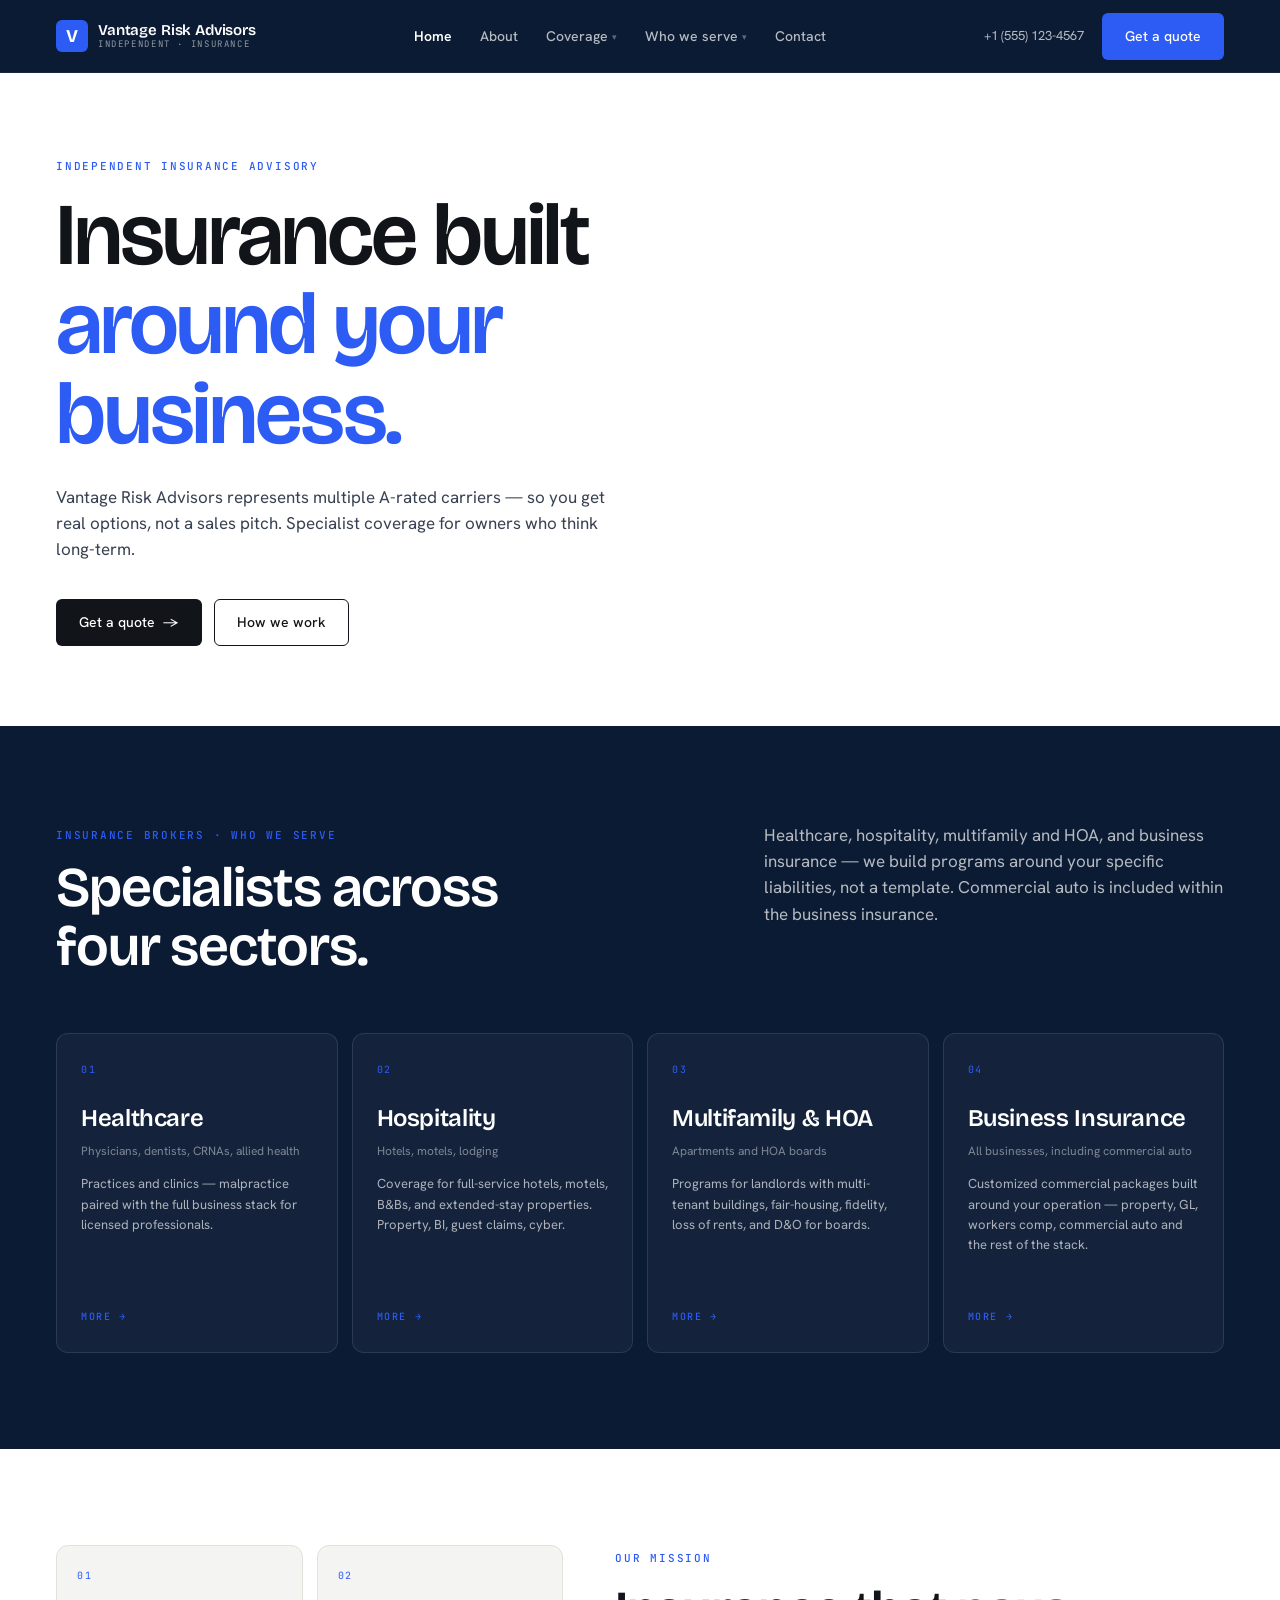
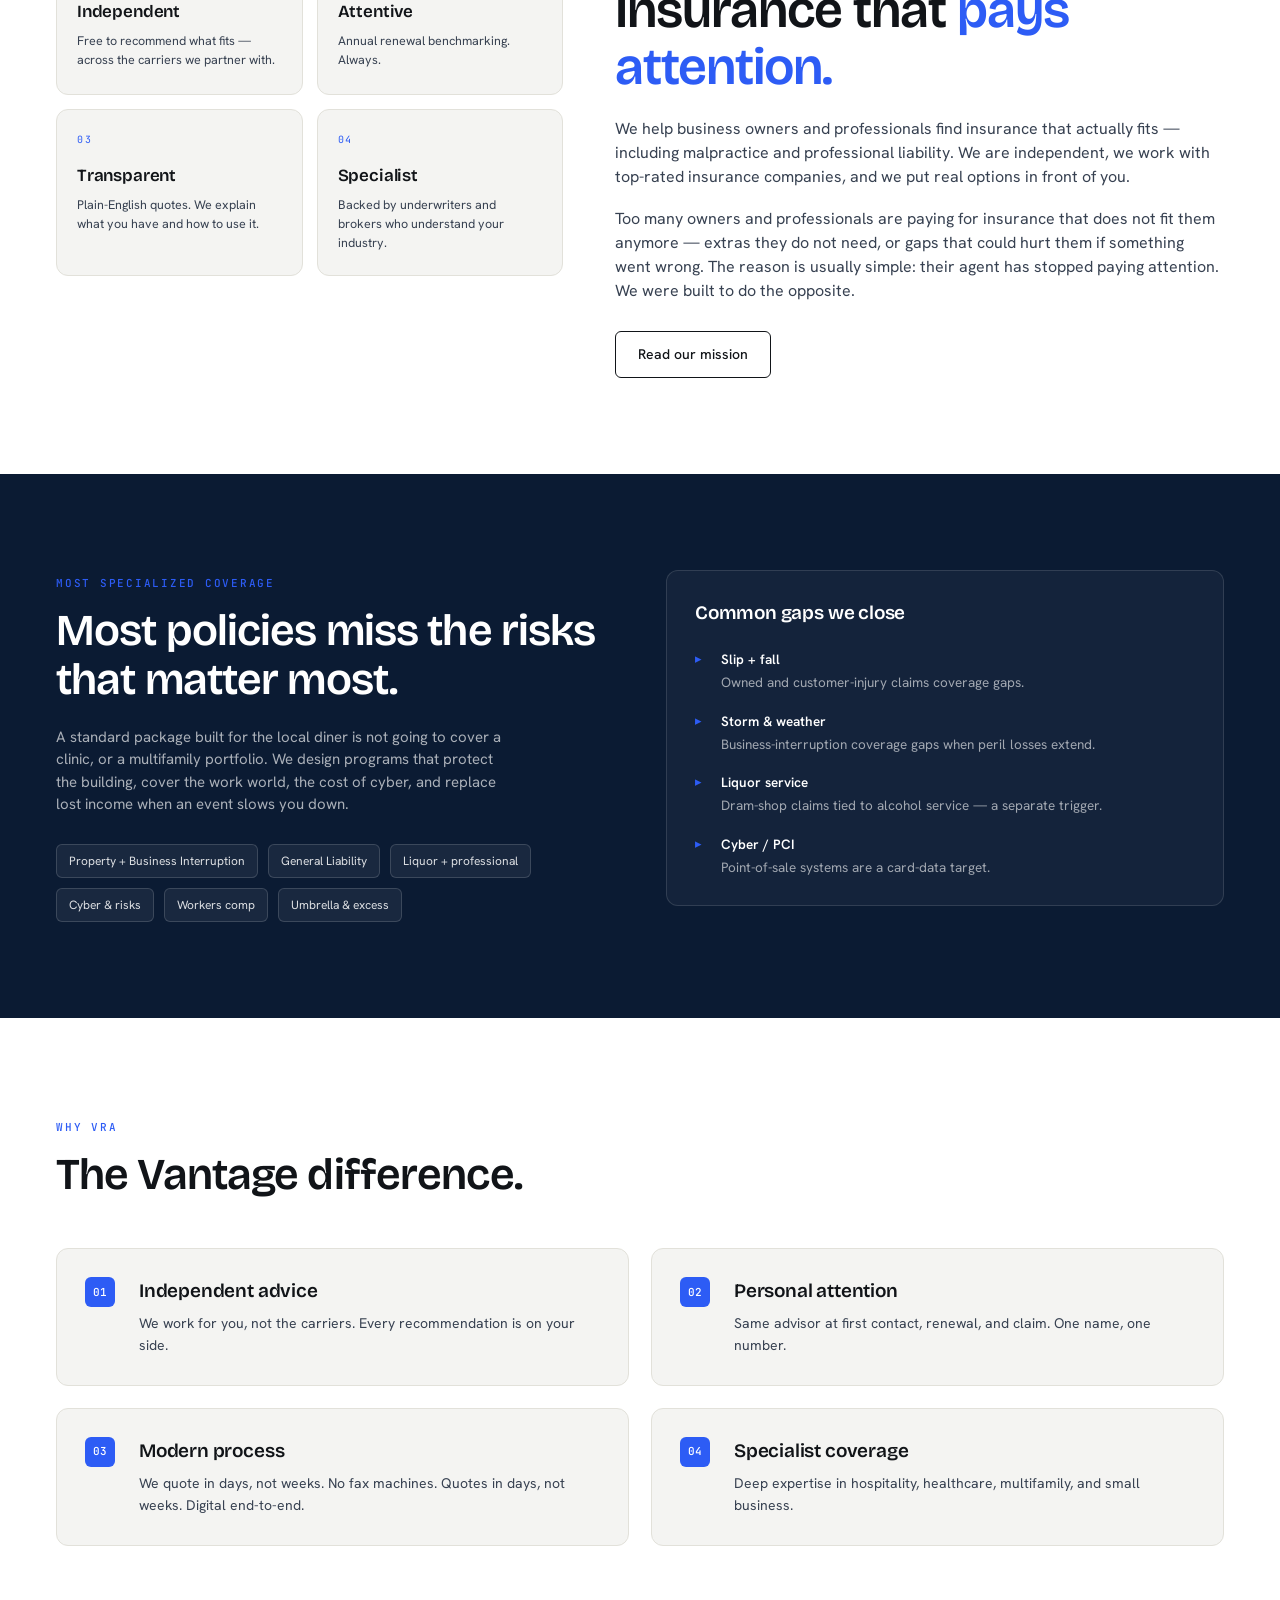
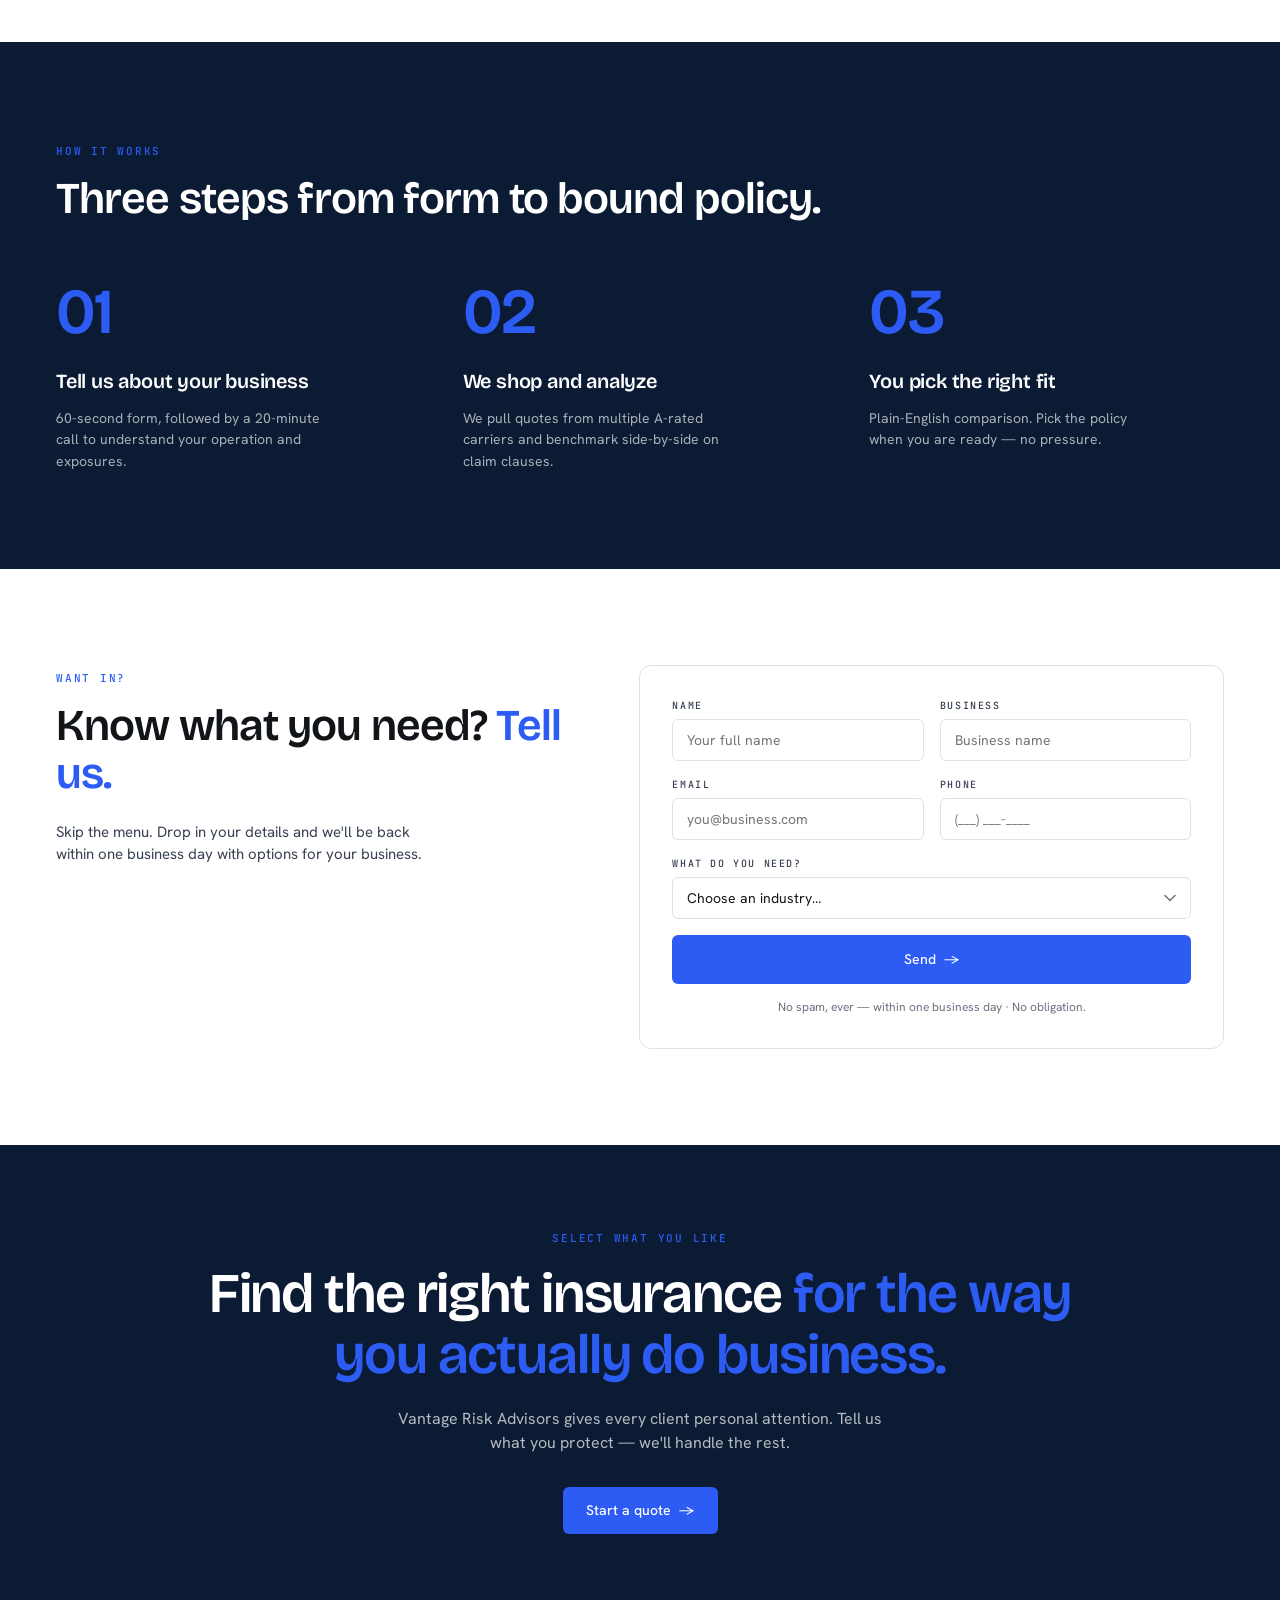
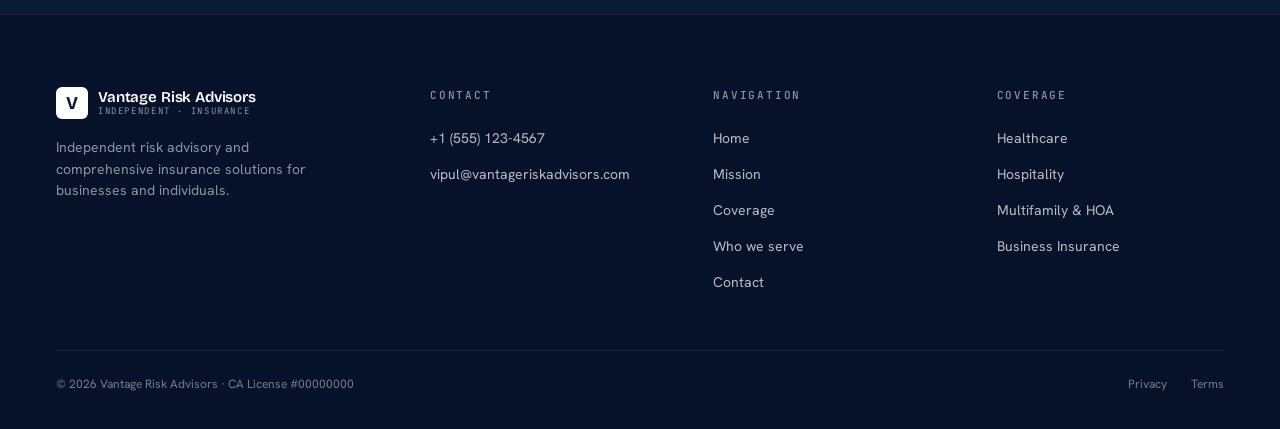
==== index.html @ 2e03cca3 "Compact Coverage dropdown — names only, uniform width - Stripped descriptor span from each dropdown " ====
<!DOCTYPE html>
<html lang="en">
<head>
  <meta charset="UTF-8">
  <meta name="viewport" content="width=device-width, initial-scale=1">
  <title>Vantage Risk Advisors — Insurance built around your business.</title>
  <meta name="description" content="Independent commercial insurance broker representing multiple A-rated carriers for healthcare, hospitality, multifamily, and business operations.">

  <link rel="icon" type="image/svg+xml" href="assets/favicon.svg">
  <link rel="preconnect" href="https://fonts.googleapis.com">
  <link rel="preconnect" href="https://fonts.gstatic.com" crossorigin>
  <link href="https://fonts.googleapis.com/css2?family=Bricolage+Grotesque:wght@400;500;600;700&family=Hanken+Grotesk:wght@400;500;600;700&family=JetBrains+Mono:wght@400;500&display=swap" rel="stylesheet">

  <link rel="stylesheet" href="css/tokens.css">
  <link rel="stylesheet" href="css/base.css">
  <link rel="stylesheet" href="css/nav.css">
  <link rel="stylesheet" href="css/footer.css">
  <link rel="stylesheet" href="css/pages/home.css">
</head>
<body>

  <!-- NAV -->
  <header class="nav">
    <div class="nav-inner">
      <a href="index.html" class="brand" aria-label="Vantage Risk Advisors home">
        <span class="brand-mark" aria-hidden="true">V</span>
        <span class="brand-text">
          <strong>Vantage Risk Advisors</strong>
          <em>Independent · Insurance</em>
        </span>
      </a>
      <nav>
        <ul class="nav-links">
          <li><a href="index.html">Home</a></li>
          <li><a href="about.html">About</a></li>
          <li class="nav-dropdown">
            <a href="#" class="nav-dropdown-trigger">Coverage <span class="caret">▾</span></a>
            <div class="nav-dropdown-menu" role="menu">
              <a href="healthcare.html" class="nav-dropdown-item" role="menuitem">Healthcare</a>
              <a href="hospitality.html" class="nav-dropdown-item" role="menuitem">Hospitality</a>
              <a href="multifamily.html" class="nav-dropdown-item" role="menuitem">Multifamily &amp; HOA</a>
              <a href="business.html" class="nav-dropdown-item" role="menuitem">Business Insurance</a>
            </div>
          </li>
          <li><a href="#sectors">Who we serve <span class="caret">▾</span></a></li>
          <li><a href="contact.html">Contact</a></li>
        </ul>
      </nav>
      <div class="nav-right">
        <a href="tel:+15551234567" class="nav-phone">+1 (555) 123-4567</a>
        <a href="contact.html" class="btn btn-accent">Get a quote</a>
      </div>
      <button class="nav-burger" type="button" aria-label="Menu" aria-expanded="false"><span></span></button>
    </div>
  </header>

  <main>

    <!-- 1. HERO -->
    <section class="bg-paper">
      <div class="section-container hero-home">
        <div class="hero-inner">
          <span class="eyebrow">Independent Insurance Advisory</span>
          <h1 class="display-72">Insurance built <span class="accent-phrase">around your business.</span></h1>
          <p class="body-17 hero-sub">Vantage Risk Advisors represents multiple A-rated carriers — so you get real options, not a sales pitch. Specialist coverage for owners who think long-term.</p>
          <div class="hero-buttons">
            <a href="contact.html" class="btn btn-dark">Get a quote <span aria-hidden="true">→</span></a>
            <a href="#how" class="btn btn-ghost">How we work</a>
          </div>
        </div>
      </div>
    </section>

    <!-- 2. SPECIALISTS ACROSS FOUR SECTORS (dark, 4-col) -->
    <section id="sectors" class="bg-section sectors-section">
      <div class="section-container">
        <div class="section-header-row">
          <div class="col-head">
            <span class="eyebrow">Insurance brokers · Who we serve</span>
            <h2 class="display-48">Specialists across four sectors.</h2>
          </div>
          <div class="col-desc">
            <p class="body-17">Healthcare, hospitality, multifamily and HOA, and business insurance — we build programs around your specific liabilities, not a template. Commercial auto is included within the business insurance.</p>
          </div>
        </div>

        <div class="sectors-grid">
          <a href="healthcare.html" class="sector-tile">
            <div class="sector-tile-num">01</div>
            <h3 class="sector-tile-title">Healthcare</h3>
            <div class="sector-tile-meta">Physicians, dentists, CRNAs, allied health</div>
            <p class="sector-tile-body">Practices and clinics — malpractice paired with the full business stack for licensed professionals.</p>
            <span class="sector-tile-link">More →</span>
          </a>

          <a href="hospitality.html" class="sector-tile">
            <div class="sector-tile-num">02</div>
            <h3 class="sector-tile-title">Hospitality</h3>
            <div class="sector-tile-meta">Hotels, motels, lodging</div>
            <p class="sector-tile-body">Coverage for full-service hotels, motels, B&amp;Bs, and extended-stay properties. Property, BI, guest claims, cyber.</p>
            <span class="sector-tile-link">More →</span>
          </a>

          <a href="multifamily.html" class="sector-tile">
            <div class="sector-tile-num">03</div>
            <h3 class="sector-tile-title">Multifamily &amp; HOA</h3>
            <div class="sector-tile-meta">Apartments and HOA boards</div>
            <p class="sector-tile-body">Programs for landlords with multi-tenant buildings, fair-housing, fidelity, loss of rents, and D&amp;O for boards.</p>
            <span class="sector-tile-link">More →</span>
          </a>

          <a href="business.html" class="sector-tile">
            <div class="sector-tile-num">04</div>
            <h3 class="sector-tile-title">Business Insurance</h3>
            <div class="sector-tile-meta">All businesses, including commercial auto</div>
            <p class="sector-tile-body">Customized commercial packages built around your operation — property, GL, workers comp, commercial auto and the rest of the stack.</p>
            <span class="sector-tile-link">More →</span>
          </a>
        </div>
      </div>
    </section>

    <!-- 3. OUR MISSION (light) -->
    <section class="bg-paper mission-section">
      <div class="section-container">
        <div class="mission-inner">

          <div class="mission-quadrant">
            <div class="mission-card">
              <div class="mc-num">01</div>
              <h3>Independent</h3>
              <p>Free to recommend what fits — across the carriers we partner with.</p>
            </div>
            <div class="mission-card">
              <div class="mc-num">02</div>
              <h3>Attentive</h3>
              <p>Annual renewal benchmarking. Always.</p>
            </div>
            <div class="mission-card">
              <div class="mc-num">03</div>
              <h3>Transparent</h3>
              <p>Plain-English quotes. We explain what you have and how to use it.</p>
            </div>
            <div class="mission-card">
              <div class="mc-num">04</div>
              <h3>Specialist</h3>
              <p>Backed by underwriters and brokers who understand your industry.</p>
            </div>
          </div>

          <div class="mission-body">
            <span class="eyebrow">Our mission</span>
            <h2 class="display-48">Insurance that <span class="accent-phrase">pays attention.</span></h2>
            <p>We help business owners and professionals find insurance that actually fits — including malpractice and professional liability. We are independent, we work with top-rated insurance companies, and we put real options in front of you.</p>
            <p>Too many owners and professionals are paying for insurance that does not fit them anymore — extras they do not need, or gaps that could hurt them if something went wrong. The reason is usually simple: their agent has stopped paying attention. We were built to do the opposite.</p>
            <a href="about.html" class="btn btn-ghost">Read our mission</a>
          </div>

        </div>
      </div>
    </section>

    <!-- 4. MOST SPECIALIZED COVERAGE (dark) -->
    <section class="bg-section gaps-section">
      <div class="section-container">
        <div class="gaps-inner">
          <div class="gaps-left">
            <span class="eyebrow">Most specialized coverage</span>
            <h2 class="display-48">Most policies miss the risks that matter most.</h2>
            <p>A standard package built for the local diner is not going to cover a clinic, or a multifamily portfolio. We design programs that protect the building, cover the work world, the cost of cyber, and replace lost income when an event slows you down.</p>
            <div class="gaps-pills">
              <span class="pill">Property + Business Interruption</span>
              <span class="pill">General Liability</span>
              <span class="pill">Liquor + professional</span>
              <span class="pill">Cyber &amp; risks</span>
              <span class="pill">Workers comp</span>
              <span class="pill">Umbrella &amp; excess</span>
            </div>
          </div>

          <div class="gaps-card">
            <h3>Common gaps we close</h3>
            <ul class="gaps-list">
              <li>
                <span class="gap-mark">▸</span>
                <span class="gap-content">
                  <strong>Slip + fall</strong>
                  <span>Owned and customer-injury claims coverage gaps.</span>
                </span>
              </li>
              <li>
                <span class="gap-mark">▸</span>
                <span class="gap-content">
                  <strong>Storm &amp; weather</strong>
                  <span>Business-interruption coverage gaps when peril losses extend.</span>
                </span>
              </li>
              <li>
                <span class="gap-mark">▸</span>
                <span class="gap-content">
                  <strong>Liquor service</strong>
                  <span>Dram-shop claims tied to alcohol service — a separate trigger.</span>
                </span>
              </li>
              <li>
                <span class="gap-mark">▸</span>
                <span class="gap-content">
                  <strong>Cyber / PCI</strong>
                  <span>Point-of-sale systems are a card-data target.</span>
                </span>
              </li>
            </ul>
          </div>
        </div>
      </div>
    </section>

    <!-- 5. THE VANTAGE DIFFERENCE (light) -->
    <section class="bg-paper difference-section">
      <div class="section-container">
        <span class="eyebrow">Why VRA</span>
        <h2 class="display-48">The Vantage difference.</h2>

        <div class="difference-grid">
          <div class="difference-card">
            <div class="dc-num">01</div>
            <div>
              <h3>Independent advice</h3>
              <p>We work for you, not the carriers. Every recommendation is on your side.</p>
            </div>
          </div>
          <div class="difference-card">
            <div class="dc-num">02</div>
            <div>
              <h3>Personal attention</h3>
              <p>Same advisor at first contact, renewal, and claim. One name, one number.</p>
            </div>
          </div>
          <div class="difference-card">
            <div class="dc-num">03</div>
            <div>
              <h3>Modern process</h3>
              <p>We quote in days, not weeks. No fax machines. Quotes in days, not weeks. Digital end-to-end.</p>
            </div>
          </div>
          <div class="difference-card">
            <div class="dc-num">04</div>
            <div>
              <h3>Specialist coverage</h3>
              <p>Deep expertise in hospitality, healthcare, multifamily, and small business.</p>
            </div>
          </div>
        </div>
      </div>
    </section>

    <!-- 6. THREE STEPS (dark) -->
    <section id="how" class="bg-section process-section">
      <div class="section-container">
        <span class="eyebrow">How it works</span>
        <h2 class="display-48">Three steps from form to bound policy.</h2>

        <div class="process-grid">
          <div class="process-step">
            <div class="ps-num">01</div>
            <h3>Tell us about your business</h3>
            <p>60-second form, followed by a 20-minute call to understand your operation and exposures.</p>
          </div>
          <div class="process-step">
            <div class="ps-num">02</div>
            <h3>We shop and analyze</h3>
            <p>We pull quotes from multiple A-rated carriers and benchmark side-by-side on claim clauses.</p>
          </div>
          <div class="process-step">
            <div class="ps-num">03</div>
            <h3>You pick the right fit</h3>
            <p>Plain-English comparison. Pick the policy when you are ready — no pressure.</p>
          </div>
        </div>
      </div>
    </section>

    <!-- 7. INLINE FORM (light) -->
    <section class="bg-paper intake-section">
      <div class="section-container">
        <div class="intake-inner">
          <div class="intake-left">
            <span class="eyebrow">Want in?</span>
            <h2 class="display-48">Know what you need? <span class="accent-phrase">Tell us.</span></h2>
            <p>Skip the menu. Drop in your details and we'll be back within one business day with options for your business.</p>
          </div>

          <div class="intake-card">
            <form id="intake-form" novalidate>
              <div class="intake-row">
                <div class="intake-field">
                  <label for="intake-name">Name</label>
                  <input id="intake-name" name="name" type="text" placeholder="Your full name" required>
                </div>
                <div class="intake-field">
                  <label for="intake-business">Business</label>
                  <input id="intake-business" name="business" type="text" placeholder="Business name">
                </div>
              </div>
              <div class="intake-row">
                <div class="intake-field">
                  <label for="intake-email">Email</label>
                  <input id="intake-email" name="email" type="email" placeholder="you@business.com" required>
                </div>
                <div class="intake-field">
                  <label for="intake-phone">Phone</label>
                  <input id="intake-phone" name="phone" type="tel" placeholder="(___) ___-____">
                </div>
              </div>
              <div class="intake-field">
                <label for="intake-need">What do you need?</label>
                <select id="intake-need" name="need" required>
                  <option value="">Choose an industry…</option>
                  <option value="healthcare">Healthcare</option>
                  <option value="hospitality">Hospitality</option>
                  <option value="multifamily">Multifamily &amp; HOA</option>
                  <option value="business">Business Insurance</option>
                  <option value="other">Something else</option>
                </select>
              </div>
              <div class="intake-submit">
                <button type="submit" class="btn btn-accent">Send <span aria-hidden="true">→</span></button>
              </div>
              <p class="intake-foot">No spam, ever — within one business day · No obligation.</p>
            </form>
          </div>
        </div>
      </div>
    </section>

    <!-- 8. FINAL CTA BANNER (dark) -->
    <section class="bg-section">
      <div class="section-container final-cta">
        <span class="eyebrow">Select what you like</span>
        <h2 class="display-48">Find the right insurance <span class="accent-phrase">for the way you actually do business.</span></h2>
        <p>Vantage Risk Advisors gives every client personal attention. Tell us what you protect — we'll handle the rest.</p>
        <a href="contact.html" class="btn btn-accent">Start a quote <span aria-hidden="true">→</span></a>
      </div>
    </section>

  </main>

  <!-- FOOTER -->
  <footer class="footer">
    <div class="footer-inner">
      <div class="footer-grid">
        <div class="footer-brand">
          <a href="index.html" class="brand brand-light" aria-label="Vantage Risk Advisors home">
            <span class="brand-mark" aria-hidden="true">V</span>
            <span class="brand-text">
              <strong>Vantage Risk Advisors</strong>
              <em>Independent · Insurance</em>
            </span>
          </a>
          <p>Independent risk advisory and comprehensive insurance solutions for businesses and individuals.</p>
        </div>
        <div class="footer-col">
          <h4>Contact</h4>
          <ul>
            <li><a href="tel:+15551234567">+1 (555) 123-4567</a></li>
            <li><a href="mailto:vipul@vantageriskadvisors.com">vipul@vantageriskadvisors.com</a></li>
          </ul>
        </div>
        <div class="footer-col">
          <h4>Navigation</h4>
          <ul>
            <li><a href="index.html">Home</a></li>
            <li><a href="about.html">Mission</a></li>
            <li><a href="healthcare.html">Coverage</a></li>
            <li><a href="#sectors">Who we serve</a></li>
            <li><a href="contact.html">Contact</a></li>
          </ul>
        </div>
        <div class="footer-col">
          <h4>Coverage</h4>
          <ul>
            <li><a href="healthcare.html">Healthcare</a></li>
            <li><a href="hospitality.html">Hospitality</a></li>
            <li><a href="multifamily.html">Multifamily &amp; HOA</a></li>
            <li><a href="business.html">Business Insurance</a></li>
          </ul>
        </div>
      </div>
      <div class="footer-bottom">
        <p>© 2026 Vantage Risk Advisors · CA License #00000000</p>
        <div class="footer-legal">
          <a href="#">Privacy</a>
          <a href="#">Terms</a>
        </div>
      </div>
    </div>
  </footer>

  <script src="js/nav.js"></script>
</body>
</html>
---- css/tokens.css ----
/* VRA Design System — Tokens
   Single source of truth for colors, spacing, radius, and layout values.
   Type scale is defined in base.css. */

:root {
  /* Colors */
  --ink:         #111418;
  --inkSoft:     #374151;
  --inkSection:  #0B1B33;
  --inkDeep:     #06122A;
  --paper:       #FFFFFF;
  --paperAlt:    #F4F4F2;
  --paperDeep:   #E9E9E5;
  --accent:      #2D5CF5;
  --accentSoft:  #DDE5FE;
  --muted:       #6B7280;
  --line:        #E2E1DA;
  --onAccent:    #FFFFFF;

  /* Radius */
  --radius-s:    6px;
  --radius-m:    12px;
  --radius-l:    20px;

  /* Gaps */
  --gap-s:       14px;
  --gap-m:       22px;
  --gap-l:       52px;

  /* Section padding & page width */
  --section-v:   96px;
  --section-h:   56px;
  --page-max:    1440px;

  /* Nav height (used to offset sticky elements / hero spacing) */
  --nav-h:       64px;
}
---- css/base.css ----
/* VRA Base Styles — reset, typography, shared components */

*, *::before, *::after { box-sizing: border-box; margin: 0; padding: 0; }
html { scroll-behavior: smooth; -webkit-text-size-adjust: 100%; }
body {
  background: var(--paper);
  color: var(--ink);
  font-family: 'Hanken Grotesk', system-ui, sans-serif;
  font-size: 16px;
  line-height: 1.5;
  -webkit-font-smoothing: antialiased;
  -moz-osx-font-smoothing: grayscale;
}
img, svg { max-width: 100%; height: auto; display: block; }
a { color: inherit; text-decoration: none; }
button { font: inherit; cursor: pointer; }

/* ───── TYPE SCALE ───── */
.display-72 {
  font-family: 'Bricolage Grotesque', sans-serif;
  font-weight: 600; font-size: 72px;
  line-height: 1.05; letter-spacing: -0.025em; color: var(--ink);
}
.display-48 {
  font-family: 'Bricolage Grotesque', sans-serif;
  font-weight: 600; font-size: 48px;
  line-height: 1.08; letter-spacing: -0.02em; color: var(--ink);
}
.display-28 {
  font-family: 'Bricolage Grotesque', sans-serif;
  font-weight: 600; font-size: 28px;
  line-height: 1.12; letter-spacing: -0.015em; color: var(--ink);
}
.display-22 {
  font-family: 'Bricolage Grotesque', sans-serif;
  font-weight: 600; font-size: 22px;
  line-height: 1.20; letter-spacing: -0.01em; color: var(--ink);
}
.body-17 {
  font-family: 'Hanken Grotesk', sans-serif;
  font-size: 17px; line-height: 1.55; color: var(--ink);
}
.body-14 {
  font-family: 'Hanken Grotesk', sans-serif;
  font-size: 14px; line-height: 1.50; color: var(--inkSoft);
}
.eyebrow {
  font-family: 'JetBrains Mono', monospace;
  font-size: 11px; font-weight: 500;
  color: var(--accent);
  text-transform: uppercase; letter-spacing: 0.16em;
  display: inline-block;
  margin-bottom: 16px;
}

/* ───── SECTION CONTAINER ───── */
.section-container {
  max-width: var(--page-max);
  margin: 0 auto;
  padding: var(--section-v) var(--section-h);
}

.bg-paper     { background: var(--paper); }
.bg-paper-alt { background: var(--paperAlt); color: var(--ink); }
.bg-section   { background: var(--inkSection); color: rgba(255,255,255,0.85); }
.bg-deep      { background: var(--inkDeep); }

/* Invert text colors on dark sections */
.bg-section .display-72,
.bg-section .display-48,
.bg-section .display-28,
.bg-section .display-22 { color: white; }
.bg-section .body-17 { color: rgba(255,255,255,0.70); }
.bg-section .body-14 { color: rgba(255,255,255,0.65); }
.bg-section .eyebrow { color: var(--accent); }

/* Section header pattern */
.section-header { margin-bottom: 48px; max-width: 760px; }
.section-header h2 { margin-bottom: 18px; }
.section-header p  { max-width: 600px; }

.section-header-row {
  display: flex;
  align-items: flex-end;
  justify-content: space-between;
  gap: var(--gap-l);
  margin-bottom: 48px;
  flex-wrap: wrap;
}
.section-header-row .col-head { max-width: 520px; }
.section-header-row .col-head h2 { margin-bottom: 0; }
.section-header-row .col-desc { max-width: 460px; }

/* ───── BUTTONS ───── */
.btn {
  display: inline-flex; align-items: center; gap: 8px;
  padding: 12px 22px; border-radius: var(--radius-s);
  font-family: 'Hanken Grotesk', sans-serif;
  font-size: 14px; font-weight: 500;
  text-decoration: none; cursor: pointer;
  border: 1px solid transparent;
  transition: opacity 0.15s ease, transform 0.15s ease, background 0.15s ease, color 0.15s ease;
  white-space: nowrap;
}
.btn:hover  { opacity: 0.88; transform: translateY(-1px); }
.btn:active { transform: translateY(0); }
.btn-primary { background: var(--ink); color: var(--paper); }
.btn-dark    { background: var(--ink); color: var(--paper); }
.btn-accent  { background: var(--accent); color: var(--onAccent); }
.btn-ghost   { background: transparent; color: var(--ink); border-color: var(--ink); }
.btn-ghost-white {
  background: transparent;
  color: white;
  border-color: rgba(255,255,255,0.4);
}
.btn-ghost-white:hover { border-color: rgba(255,255,255,0.7); opacity: 1; }
.btn-block { display: flex; width: 100%; justify-content: center; }

/* ───── PILLS ───── */
.pill {
  display: inline-flex; align-items: center; gap: 8px;
  padding: 8px 14px; border-radius: var(--radius-s);
  background: var(--paperAlt); border: 1px solid var(--line);
  font-family: 'Hanken Grotesk', sans-serif;
  font-size: 13px; color: var(--ink);
  white-space: nowrap;
}
.pill-dark {
  background: rgba(255,255,255,0.06);
  border: 1px solid rgba(255,255,255,0.18);
  color: rgba(255,255,255,0.88);
}
.pill-check-icon {
  color: var(--accent);
  font-weight: 700;
  font-size: 14px;
  line-height: 1;
}
.pill-row {
  display: flex;
  flex-wrap: wrap;
  gap: 10px;
}

/* ───── COVERAGE TILE (signature component) ───── */
.tile-grid {
  display: grid;
  grid-template-columns: repeat(4, 1fr);
  gap: var(--gap-s);
}
.tile {
  background: rgba(255,255,255,0.04);
  border: 1px solid rgba(255,255,255,0.12);
  border-radius: var(--radius-m);
  padding: 22px;
  min-height: 168px;
  display: flex; flex-direction: column;
}
.tile .tile-num {
  font-family: 'JetBrains Mono', monospace;
  font-size: 10px;
  color: var(--accent);
  letter-spacing: 0.16em;
  margin-bottom: 14px;
}
.tile h4 {
  font-family: 'Bricolage Grotesque', sans-serif;
  font-weight: 600; font-size: 18px;
  color: white;
  margin: 0 0 8px;
  letter-spacing: -0.015em;
}
.tile p {
  font-family: 'Hanken Grotesk', sans-serif;
  font-size: 13px; line-height: 1.5;
  color: rgba(255,255,255,0.65);
  margin: 0; flex: 1;
}

/* ───── LIGHT CARD ───── */
.card {
  background: #ffffff;
  border: 1px solid var(--line);
  border-radius: var(--radius-m);
  padding: 32px;
  transition: transform 0.2s ease, box-shadow 0.2s ease;
}
.card-hover:hover {
  transform: translateY(-3px);
  box-shadow: 0 8px 32px rgba(0,0,0,0.08);
}

/* ───── ACCENT LINK ───── */
.link-accent {
  color: var(--accent);
  font-family: 'Hanken Grotesk', sans-serif;
  font-size: 14px;
  font-weight: 500;
  display: inline-flex;
  align-items: center;
  gap: 6px;
  transition: opacity 0.15s ease, transform 0.15s ease;
}
.link-accent:hover { opacity: 0.78; }
.link-accent .arrow { transition: transform 0.15s ease; }
.link-accent:hover .arrow { transform: translateX(3px); }

/* ───── BIG STAT NUMBER ───── */
.big-num {
  font-family: 'Bricolage Grotesque', sans-serif;
  font-weight: 600;
  color: var(--accent);
  letter-spacing: -0.025em;
  line-height: 1;
}

/* ───── RESPONSIVE ───── */
@media (max-width: 1200px) {
  :root {
    --section-h: 40px;
  }
  .display-72 { font-size: 56px; }
  .display-48 { font-size: 38px; }
  .tile-grid { grid-template-columns: repeat(2, 1fr); gap: var(--gap-m); }
}

@media (max-width: 900px) {
  :root { --section-v: 80px; }
  .display-72 { font-size: 44px; }
  .display-48 { font-size: 32px; }
  .display-28 { font-size: 24px; }
  .section-header-row { flex-direction: column; align-items: flex-start; }
}

@media (max-width: 640px) {
  :root { --section-v: 64px; --section-h: 24px; }
  .display-72 { font-size: 36px; }
  .display-48 { font-size: 28px; }
  .display-28 { font-size: 22px; }
  .display-22 { font-size: 20px; }
  .body-17    { font-size: 16px; }
  .tile-grid  { grid-template-columns: 1fr; }
  .card       { padding: 24px; }
  .btn        { padding: 11px 18px; }
}
---- css/nav.css ----
/* Navigation + brand + breadcrumb bar */

/* ── Brand block (used in nav + footer) ── */
.brand {
  display: inline-flex;
  align-items: center;
  gap: 10px;
  text-decoration: none;
}
.brand-mark {
  width: 32px;
  height: 32px;
  border-radius: var(--radius-s);
  background: var(--inkSection);
  color: #ffffff;
  display: inline-flex;
  align-items: center;
  justify-content: center;
  font-family: 'Bricolage Grotesque', sans-serif;
  font-weight: 700;
  font-size: 18px;
  letter-spacing: -0.02em;
  flex-shrink: 0;
}
.brand-text {
  display: flex;
  flex-direction: column;
  line-height: 1.1;
  gap: 2px;
}
.brand-text strong {
  font-family: 'Bricolage Grotesque', sans-serif;
  font-weight: 600;
  font-size: 15px;
  color: var(--ink);
  letter-spacing: -0.01em;
}
.brand-text em {
  font-family: 'JetBrains Mono', monospace;
  font-style: normal;
  font-size: 9px;
  letter-spacing: 0.18em;
  text-transform: uppercase;
  color: var(--muted);
}
.brand-light .brand-mark { background: #ffffff; color: var(--inkSection); }
.brand-light .brand-text strong { color: #ffffff; }
.brand-light .brand-text em { color: rgba(255,255,255,0.55); }

/* ── Main nav (dark navy) ── */
.nav {
  position: sticky;
  top: 0;
  z-index: 100;
  background: var(--inkSection);
  border-bottom: 1px solid rgba(255,255,255,0.06);
  transition: box-shadow 0.2s ease;
}
.nav.nav-scrolled {
  box-shadow: 0 2px 16px rgba(0, 0, 0, 0.30);
}
.nav-inner {
  max-width: var(--page-max);
  margin: 0 auto;
  padding: 0 var(--section-h);
  min-height: 72px;
  display: flex;
  align-items: center;
  justify-content: space-between;
  gap: 24px;
}

/* Brand inside the dark nav: accent V-square + white wordmark */
.nav .brand-mark { background: var(--accent); color: #ffffff; }
.nav .brand-text strong { color: #ffffff; }
.nav .brand-text em     { color: rgba(255,255,255,0.55); }

.nav-links {
  display: flex;
  align-items: center;
  gap: 28px;
  list-style: none;
}
.nav-links a {
  font-family: 'Hanken Grotesk', sans-serif;
  font-size: 14px;
  font-weight: 500;
  color: rgba(255,255,255,0.70);
  transition: color 0.15s ease;
  display: inline-flex;
  align-items: center;
  gap: 4px;
}
.nav-links a:hover { color: #ffffff; }
.nav-links a.is-active { color: #ffffff; font-weight: 600; }
.nav-links a .caret {
  display: inline-block;
  font-size: 9px;
  opacity: 0.5;
  transform: translateY(1px);
  transition: transform 0.15s ease;
}

/* ── Hover dropdown ── */
.nav-dropdown { position: relative; }
.nav-dropdown-trigger { cursor: pointer; }
.nav-dropdown.is-open .nav-dropdown-trigger { color: #ffffff; }
.nav-dropdown.is-open .caret { transform: translateY(1px) rotate(180deg); }

.nav-dropdown-menu {
  position: absolute;
  top: calc(100% + 14px);
  left: 0;
  transform: translateY(-8px);
  width: max-content;
  background: var(--inkSection);
  border: 1px solid rgba(255,255,255,0.10);
  border-radius: var(--radius-m);
  padding: 6px;
  opacity: 0;
  visibility: hidden;
  transition: opacity 0.15s ease, visibility 0.15s ease, transform 0.15s ease;
  z-index: 200;
  box-shadow: 0 16px 48px rgba(0,0,0,0.40);
}
/* Invisible hover bridge so cursor can travel from trigger to menu */
.nav-dropdown-menu::before {
  content: '';
  position: absolute;
  top: -14px;
  left: 0;
  right: 0;
  height: 14px;
}
.nav-dropdown.is-open .nav-dropdown-menu {
  opacity: 1;
  visibility: visible;
  transform: translateY(0);
}
.nav-dropdown-item {
  display: block;
  padding: 9px 14px;
  border-radius: var(--radius-s);
  text-decoration: none;
  transition: background 0.15s ease, color 0.15s ease;
  text-align: left;
  font-family: 'Hanken Grotesk', sans-serif;
  font-weight: 500;
  font-size: 14px;
  color: rgba(255,255,255,0.85);
  white-space: nowrap;
}
.nav-dropdown-item:hover {
  background: rgba(255,255,255,0.06);
  color: #ffffff;
}

.nav-right {
  display: flex;
  align-items: center;
  gap: 18px;
}
.nav-phone {
  font-family: 'Hanken Grotesk', sans-serif;
  font-size: 13px;
  color: rgba(255,255,255,0.70);
  white-space: nowrap;
  line-height: 1.2;
  transition: color 0.15s ease;
}
.nav-phone:hover { color: #ffffff; }

/* Mobile burger */
.nav-burger {
  display: none;
  background: transparent;
  border: 0;
  width: 36px;
  height: 36px;
  padding: 0;
  align-items: center;
  justify-content: center;
  border-radius: var(--radius-s);
}
.nav-burger span {
  display: block;
  width: 20px;
  height: 1.5px;
  background: #ffffff;
  position: relative;
}
.nav-burger span::before,
.nav-burger span::after {
  content: '';
  position: absolute;
  left: 0;
  width: 20px;
  height: 1.5px;
  background: #ffffff;
}
.nav-burger span::before { top: -6px; }
.nav-burger span::after  { top:  6px; }

/* ── Secondary breadcrumb bar (vertical pages only) ── */
.subnav {
  background: var(--inkSection);
  border-bottom: 1px solid rgba(255,255,255,0.06);
}
.subnav-inner {
  max-width: var(--page-max);
  margin: 0 auto;
  padding: 12px var(--section-h);
  display: flex;
  align-items: center;
  justify-content: space-between;
  gap: 24px;
  font-family: 'JetBrains Mono', monospace;
  font-size: 11px;
  letter-spacing: 0.16em;
  text-transform: uppercase;
}
.subnav-crumbs {
  display: flex;
  align-items: center;
  gap: 8px;
  color: rgba(255,255,255,0.55);
}
.subnav-crumbs a { color: rgba(255,255,255,0.55); transition: color 0.15s ease; }
.subnav-crumbs a:hover { color: #ffffff; }
.subnav-crumbs .crumb-active { color: var(--accent); }
.subnav-crumbs .crumb-sep { opacity: 0.4; }
.subnav-switch {
  color: rgba(255,255,255,0.65);
  cursor: pointer;
  display: inline-flex;
  align-items: center;
  gap: 8px;
  background: transparent;
  border: 0;
  font: inherit;
  text-transform: inherit;
  letter-spacing: inherit;
}
.subnav-switch:hover { color: #ffffff; }
.subnav-switch .caret { font-size: 9px; opacity: 0.6; }

@media (max-width: 900px) {
  .nav-burger { display: inline-flex; }
  .nav-links,
  .nav-right .nav-phone,
  .nav-right .btn {
    display: none;
  }
  .nav.nav-open .nav-links,
  .nav.nav-open .nav-right .nav-phone,
  .nav.nav-open .nav-right .btn {
    display: flex;
  }
  .nav.nav-open .nav-inner {
    flex-wrap: wrap;
    align-items: center;
    padding-top: 14px;
    padding-bottom: 18px;
    gap: 14px;
  }
  .nav.nav-open .nav-links {
    order: 3;
    width: 100%;
    flex-direction: column;
    align-items: flex-start;
    gap: 14px;
    padding-top: 8px;
    border-top: 1px solid rgba(255,255,255,0.10);
  }
  .nav.nav-open .nav-right {
    order: 4;
    width: 100%;
    flex-direction: column;
    align-items: flex-start;
    gap: 12px;
  }
  .nav.nav-open .nav-right .btn { width: 100%; justify-content: center; }
  .brand-text em { font-size: 8px; }
  .subnav-inner { flex-direction: column; align-items: flex-start; gap: 6px; padding: 10px var(--section-h); }
  .subnav-switch { font-size: 10px; }

  /* Mobile: dropdown becomes a static stacked list when open */
  .nav-dropdown { width: 100%; }
  .nav-dropdown-menu {
    position: static;
    transform: none;
    min-width: 0;
    margin-top: 6px;
    padding: 0 0 0 12px;
    background: transparent;
    border: 0;
    box-shadow: none;
    border-left: 1px solid rgba(255,255,255,0.10);
    border-radius: 0;
    display: none;
  }
  .nav-dropdown-menu::before { display: none; }
  .nav-dropdown.is-open .nav-dropdown-menu {
    display: flex;
    flex-direction: column;
    gap: 2px;
    transform: none;
  }
  .nav-dropdown-item { padding: 8px 10px; }
}
---- css/footer.css ----
/* Footer — 4 columns: Brand block / Contact / Navigation / Coverage */

.footer {
  background: var(--inkDeep);
  color: rgba(255, 255, 255, 0.65);
  border-top: 1px solid rgba(255, 255, 255, 0.08);
}
.footer-inner {
  max-width: var(--page-max);
  margin: 0 auto;
  padding: 72px var(--section-h) 36px;
}

.footer-grid {
  display: grid;
  grid-template-columns: 1.4fr 1fr 1fr 1fr;
  gap: 56px;
  margin-bottom: 56px;
}

.footer-brand p {
  margin-top: 18px;
  font-family: 'Hanken Grotesk', sans-serif;
  font-size: 14px;
  line-height: 1.55;
  color: rgba(255, 255, 255, 0.55);
  max-width: 280px;
}

.footer-col h4 {
  font-family: 'JetBrains Mono', monospace;
  font-size: 11px;
  font-weight: 500;
  color: rgba(255,255,255,0.55);
  text-transform: uppercase;
  letter-spacing: 0.16em;
  margin-bottom: 22px;
}
.footer-col ul {
  list-style: none;
  display: flex;
  flex-direction: column;
  gap: 12px;
}
.footer-col a,
.footer-col .footer-line {
  font-family: 'Hanken Grotesk', sans-serif;
  font-size: 14px;
  color: rgba(255, 255, 255, 0.72);
  transition: color 0.15s ease;
  display: inline-block;
}
.footer-col a:hover { color: white; }

.footer-bottom {
  border-top: 1px solid rgba(255, 255, 255, 0.08);
  padding-top: 24px;
  display: flex;
  justify-content: space-between;
  flex-wrap: wrap;
  gap: 16px;
}
.footer-bottom p,
.footer-bottom a {
  font-family: 'Hanken Grotesk', sans-serif;
  font-size: 12px;
  color: rgba(255, 255, 255, 0.45);
}
.footer-bottom .footer-legal { display: flex; gap: 24px; }
.footer-bottom a:hover { color: white; }

@media (max-width: 1100px) {
  .footer-grid {
    grid-template-columns: 1fr 1fr 1fr;
    gap: 40px 32px;
  }
  .footer-brand { grid-column: 1 / -1; }
}

@media (max-width: 640px) {
  .footer-inner { padding: 56px var(--section-h) 32px; }
  .footer-grid { grid-template-columns: 1fr; gap: 36px; }
  .footer-bottom { flex-direction: column; gap: 10px; }
}
---- css/pages/home.css ----
/* Home page — 8 sections matching design screenshot */

/* ── 1. Hero (light) ── */
.hero-home {
  padding-top: 80px;
  padding-bottom: 80px;
}
.hero-home .hero-inner {
  max-width: 760px;
}
.hero-home h1 {
  margin-bottom: 24px;
  font-size: 88px;
  line-height: 1.02;
}
.hero-home h1 .accent-phrase {
  color: var(--accent);
  display: block;
}
.hero-home .hero-sub {
  margin-bottom: 36px;
  max-width: 560px;
  color: var(--inkSoft);
}
.hero-home .hero-buttons {
  display: flex;
  gap: 12px;
  flex-wrap: wrap;
}

/* ── 2. Specialists (dark, 4-col) ── */
.sectors-section .section-header-row {
  align-items: flex-start;
  margin-bottom: 56px;
}
.sectors-section .section-header-row .col-head h2 {
  font-size: 56px;
  line-height: 1.05;
}
.sectors-section .section-header-row .col-desc {
  color: rgba(255,255,255,0.65);
}
.sectors-grid {
  display: grid;
  grid-template-columns: repeat(4, 1fr);
  gap: var(--gap-s);
}
.sector-tile {
  background: rgba(255,255,255,0.04);
  border: 1px solid rgba(255,255,255,0.10);
  border-radius: var(--radius-m);
  padding: 28px 24px;
  min-height: 320px;
  display: flex;
  flex-direction: column;
  text-decoration: none;
  color: white;
  transition: background 0.2s ease, border-color 0.2s ease, transform 0.2s ease;
}
.sector-tile:hover {
  background: rgba(255,255,255,0.07);
  border-color: rgba(255,255,255,0.20);
  transform: translateY(-2px);
}
.sector-tile-num {
  font-family: 'JetBrains Mono', monospace;
  font-size: 10px;
  color: var(--accent);
  letter-spacing: 0.16em;
  margin-bottom: 28px;
}
.sector-tile-title {
  font-family: 'Bricolage Grotesque', sans-serif;
  font-weight: 600;
  font-size: 24px;
  color: white;
  letter-spacing: -0.015em;
  margin: 0 0 10px;
  line-height: 1.15;
}
.sector-tile-meta {
  font-family: 'Hanken Grotesk', sans-serif;
  font-size: 12px;
  color: rgba(255,255,255,0.45);
  margin-bottom: 14px;
}
.sector-tile-body {
  font-family: 'Hanken Grotesk', sans-serif;
  font-size: 13px;
  line-height: 1.55;
  color: rgba(255,255,255,0.65);
  margin: 0 0 22px;
  flex: 1;
}
.sector-tile-link {
  font-family: 'JetBrains Mono', monospace;
  font-size: 10px;
  font-weight: 500;
  color: var(--accent);
  letter-spacing: 0.16em;
  text-transform: uppercase;
}

/* ── 3. Our mission (light) ── */
.mission-section .mission-inner {
  display: grid;
  grid-template-columns: 1fr 1.2fr;
  gap: var(--gap-l);
  align-items: start;
}
.mission-quadrant {
  display: grid;
  grid-template-columns: 1fr 1fr;
  gap: 14px;
}
.mission-card {
  background: var(--paperAlt);
  border: 1px solid var(--line);
  border-radius: var(--radius-m);
  padding: 22px 20px;
  min-height: 150px;
  display: flex;
  flex-direction: column;
}
.mission-card .mc-num {
  font-family: 'JetBrains Mono', monospace;
  font-size: 10px;
  color: var(--accent);
  letter-spacing: 0.16em;
  margin-bottom: 16px;
}
.mission-card h3 {
  font-family: 'Bricolage Grotesque', sans-serif;
  font-weight: 600;
  font-size: 17px;
  color: var(--ink);
  margin-bottom: 8px;
  letter-spacing: -0.01em;
}
.mission-card p {
  font-family: 'Hanken Grotesk', sans-serif;
  font-size: 12.5px;
  line-height: 1.5;
  color: var(--inkSoft);
}

.mission-body h2 {
  font-size: 52px;
  margin-bottom: 22px;
  line-height: 1.08;
}
.mission-body h2 .accent-phrase { color: var(--accent); }
.mission-body p {
  color: var(--inkSoft);
  margin-bottom: 18px;
  font-size: 16px;
}
.mission-body p:last-of-type { margin-bottom: 28px; }

/* ── 4. Most specialized coverage (dark) ── */
.gaps-section .gaps-inner {
  display: grid;
  grid-template-columns: 1fr 1fr;
  gap: var(--gap-l);
  align-items: start;
}
.gaps-section .gaps-left h2 {
  font-size: 44px;
  line-height: 1.1;
  margin-bottom: 22px;
}
.gaps-section .gaps-left p {
  color: rgba(255,255,255,0.65);
  font-size: 15px;
  margin-bottom: 28px;
  max-width: 460px;
}
.gaps-pills {
  display: flex;
  flex-wrap: wrap;
  gap: 10px;
}
.gaps-pills .pill {
  background: rgba(255,255,255,0.06);
  border-color: rgba(255,255,255,0.15);
  color: rgba(255,255,255,0.85);
  font-size: 12px;
  padding: 7px 12px;
}

.gaps-card {
  background: rgba(255,255,255,0.04);
  border: 1px solid rgba(255,255,255,0.12);
  border-radius: var(--radius-m);
  padding: 28px;
}
.gaps-card h3 {
  font-family: 'Bricolage Grotesque', sans-serif;
  font-weight: 600;
  font-size: 19px;
  color: white;
  letter-spacing: -0.01em;
  margin-bottom: 22px;
}
.gaps-list {
  list-style: none;
  display: flex;
  flex-direction: column;
  gap: 18px;
}
.gaps-list li {
  display: grid;
  grid-template-columns: 14px 1fr;
  gap: 12px;
  align-items: start;
}
.gaps-list .gap-mark {
  color: var(--accent);
  font-weight: 700;
  font-size: 13px;
  line-height: 1.5;
}
.gaps-list .gap-content {
  font-family: 'Hanken Grotesk', sans-serif;
  font-size: 13.5px;
  color: rgba(255,255,255,0.85);
  line-height: 1.5;
}
.gaps-list .gap-content strong {
  color: white;
  font-weight: 600;
  display: block;
  margin-bottom: 3px;
}
.gaps-list .gap-content span {
  color: rgba(255,255,255,0.6);
  display: block;
}

/* ── 5. The Vantage difference (light) ── */
.difference-section h2 {
  font-size: 44px;
  line-height: 1.1;
  margin-bottom: 48px;
}
.difference-grid {
  display: grid;
  grid-template-columns: 1fr 1fr;
  gap: var(--gap-m);
}
.difference-card {
  background: var(--paperAlt);
  border: 1px solid var(--line);
  border-radius: var(--radius-m);
  padding: 28px 28px;
  display: grid;
  grid-template-columns: 36px 1fr;
  gap: 18px;
  align-items: start;
}
.difference-card .dc-num {
  width: 30px;
  height: 30px;
  border-radius: var(--radius-s);
  background: var(--accent);
  color: white;
  display: flex;
  align-items: center;
  justify-content: center;
  font-family: 'JetBrains Mono', monospace;
  font-weight: 500;
  font-size: 11px;
  letter-spacing: 0.04em;
  flex-shrink: 0;
}
.difference-card h3 {
  font-family: 'Bricolage Grotesque', sans-serif;
  font-weight: 600;
  font-size: 19px;
  color: var(--ink);
  letter-spacing: -0.01em;
  margin-bottom: 8px;
}
.difference-card p {
  font-family: 'Hanken Grotesk', sans-serif;
  font-size: 14px;
  line-height: 1.55;
  color: var(--inkSoft);
}

/* ── 6. Three steps (dark) ── */
.process-section h2 {
  font-size: 44px;
  line-height: 1.1;
  margin-bottom: 56px;
}
.process-grid {
  display: grid;
  grid-template-columns: repeat(3, 1fr);
  gap: var(--gap-l);
}
.process-step .ps-num {
  font-family: 'Bricolage Grotesque', sans-serif;
  font-weight: 600;
  font-size: 64px;
  color: var(--accent);
  letter-spacing: -0.025em;
  line-height: 1;
  margin-bottom: 22px;
}
.process-step h3 {
  font-family: 'Bricolage Grotesque', sans-serif;
  font-weight: 600;
  font-size: 20px;
  color: white;
  letter-spacing: -0.01em;
  margin-bottom: 12px;
}
.process-step p {
  font-family: 'Hanken Grotesk', sans-serif;
  font-size: 14px;
  line-height: 1.55;
  color: rgba(255,255,255,0.65);
  max-width: 280px;
}

/* ── 7. Inline form (light) ── */
.intake-section .intake-inner {
  display: grid;
  grid-template-columns: 1fr 1.1fr;
  gap: var(--gap-l);
  align-items: start;
}
.intake-left h2 {
  font-size: 44px;
  line-height: 1.1;
  margin-bottom: 22px;
}
.intake-left h2 .accent-phrase { color: var(--accent); }
.intake-left p {
  color: var(--inkSoft);
  font-size: 15px;
  max-width: 380px;
}

.intake-card {
  background: #ffffff;
  border: 1px solid var(--line);
  border-radius: var(--radius-m);
  padding: 32px;
}
.intake-row {
  display: grid;
  grid-template-columns: 1fr 1fr;
  gap: 16px;
  margin-bottom: 16px;
}
.intake-field {
  display: flex;
  flex-direction: column;
  gap: 6px;
  margin-bottom: 16px;
}
.intake-row .intake-field { margin-bottom: 0; }
.intake-field label {
  font-family: 'JetBrains Mono', monospace;
  font-size: 10px;
  font-weight: 500;
  color: var(--inkSoft);
  text-transform: uppercase;
  letter-spacing: 0.16em;
}
.intake-field input,
.intake-field select {
  font-family: 'Hanken Grotesk', sans-serif;
  font-size: 14px;
  color: var(--ink);
  background: #ffffff;
  border: 1px solid var(--line);
  border-radius: var(--radius-s);
  padding: 11px 14px;
  width: 100%;
  transition: border-color 0.15s ease, box-shadow 0.15s ease;
}
.intake-field select {
  appearance: none;
  -webkit-appearance: none;
  background-image: url("data:image/svg+xml,%3Csvg xmlns='http://www.w3.org/2000/svg' width='12' height='8' viewBox='0 0 12 8' fill='none'%3E%3Cpath d='M1 1.5L6 6.5L11 1.5' stroke='%236B7280' stroke-width='1.5' stroke-linecap='round' stroke-linejoin='round'/%3E%3C/svg%3E");
  background-repeat: no-repeat;
  background-position: right 14px center;
  padding-right: 36px;
}
.intake-field input:focus,
.intake-field select:focus {
  border-color: var(--accent);
  outline: none;
  box-shadow: 0 0 0 3px var(--accentSoft);
}
.intake-submit {
  margin-top: 8px;
}
.intake-submit .btn {
  width: 100%;
  justify-content: center;
  padding: 13px 22px;
  font-size: 14px;
}
.intake-foot {
  margin-top: 14px;
  font-family: 'Hanken Grotesk', sans-serif;
  font-size: 12px;
  color: var(--muted);
  text-align: center;
}

/* ── 8. Final CTA banner (dark) ── */
.final-cta {
  text-align: center;
  padding-top: 80px;
  padding-bottom: 80px;
}
.final-cta .eyebrow { margin-bottom: 18px; }
.final-cta h2 {
  font-size: 56px;
  line-height: 1.08;
  margin: 0 auto 22px;
  max-width: 880px;
}
.final-cta h2 .accent-phrase { color: var(--accent); }
.final-cta p {
  color: rgba(255,255,255,0.70);
  font-size: 16px;
  margin: 0 auto 32px;
  max-width: 520px;
}

/* ── Responsive ── */
@media (max-width: 1200px) {
  .hero-home h1 { font-size: 72px; }
  .sectors-section .section-header-row .col-head h2 { font-size: 44px; }
  .mission-body h2,
  .gaps-section .gaps-left h2,
  .difference-section h2,
  .process-section h2,
  .intake-left h2,
  .final-cta h2 { font-size: 40px; }
}
@media (max-width: 1100px) {
  .sectors-grid { grid-template-columns: 1fr 1fr; }
  .mission-section .mission-inner,
  .gaps-section .gaps-inner,
  .intake-section .intake-inner { grid-template-columns: 1fr; }
}
@media (max-width: 900px) {
  .hero-home h1 { font-size: 56px; }
  .process-grid { grid-template-columns: 1fr; gap: 36px; }
  .difference-grid { grid-template-columns: 1fr; }
}
@media (max-width: 640px) {
  .hero-home              { padding-top: 56px; padding-bottom: 56px; }
  .hero-home h1           { font-size: 40px; }
  .sectors-grid           { grid-template-columns: 1fr; }
  .mission-quadrant       { grid-template-columns: 1fr 1fr; }
  .intake-row             { grid-template-columns: 1fr; gap: 0; }
  .intake-row .intake-field { margin-bottom: 16px; }
  .final-cta h2           { font-size: 32px; }
  .process-step .ps-num   { font-size: 48px; }
}
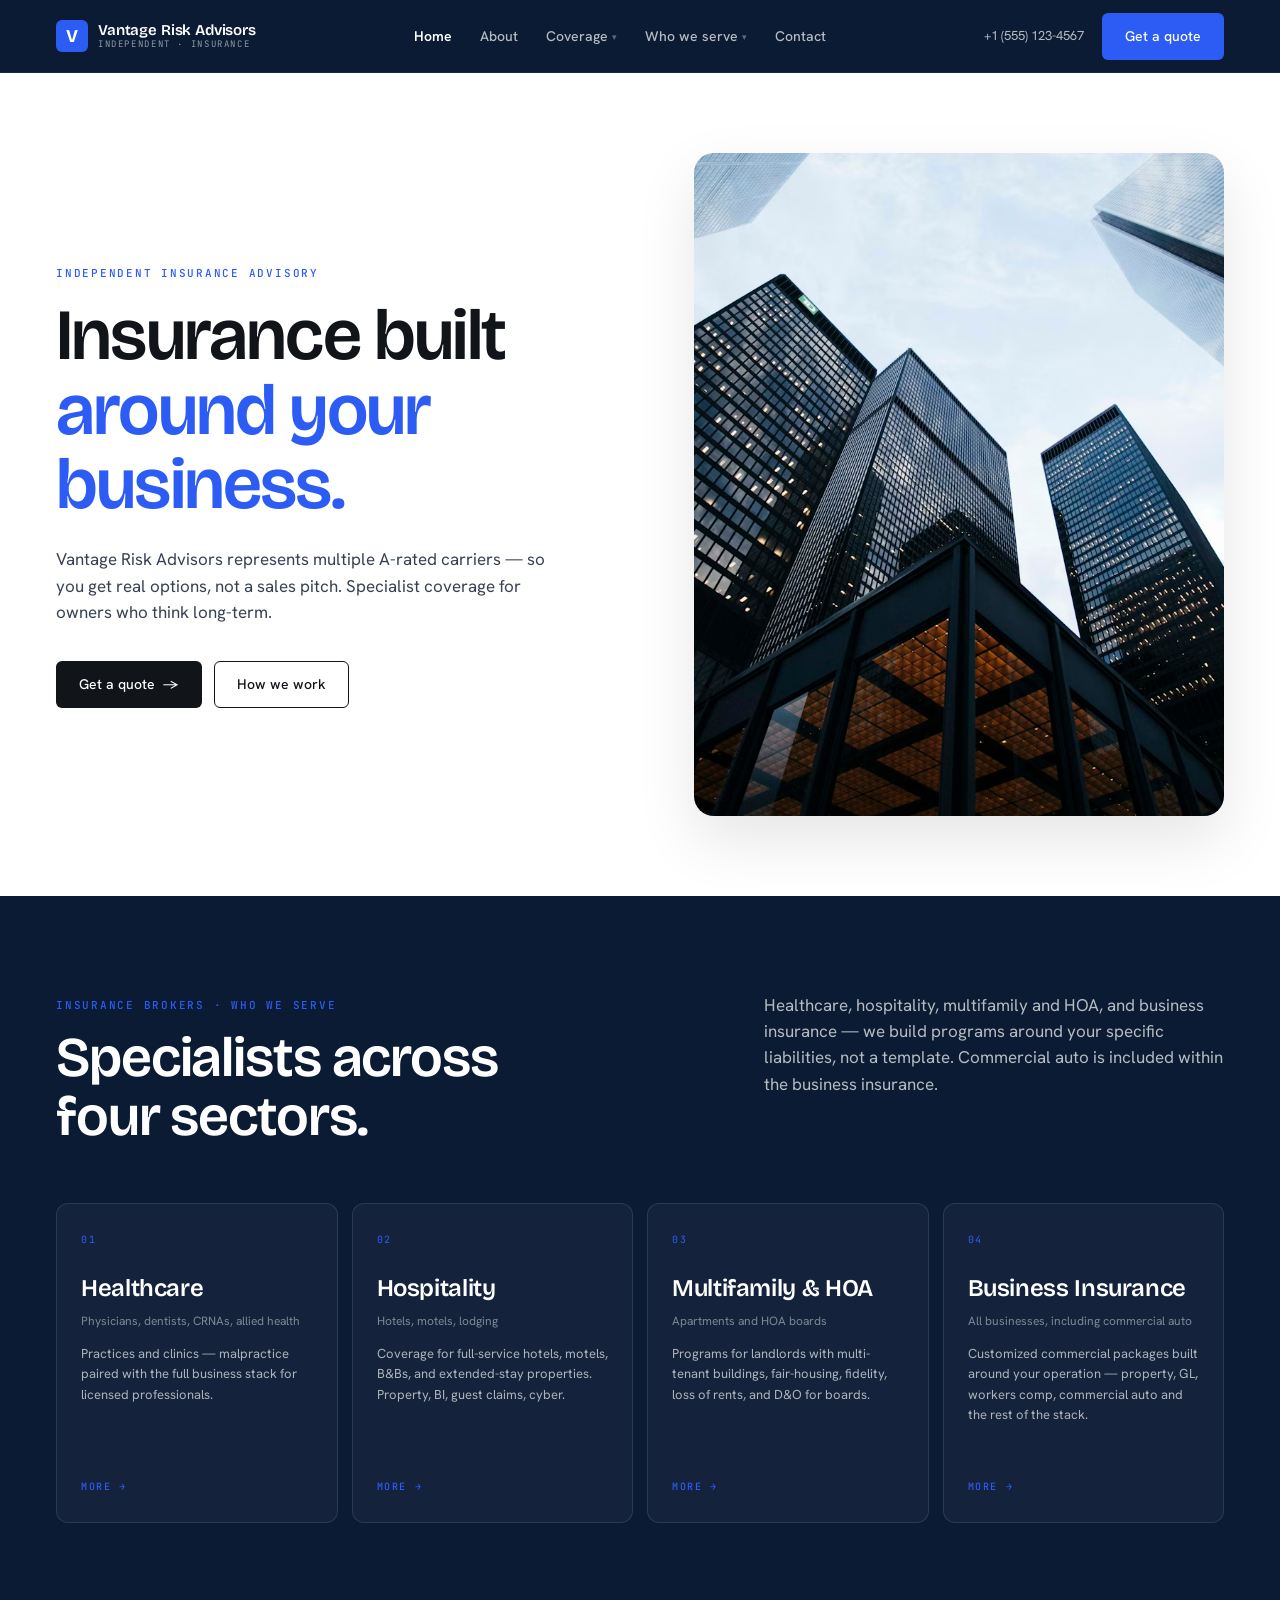
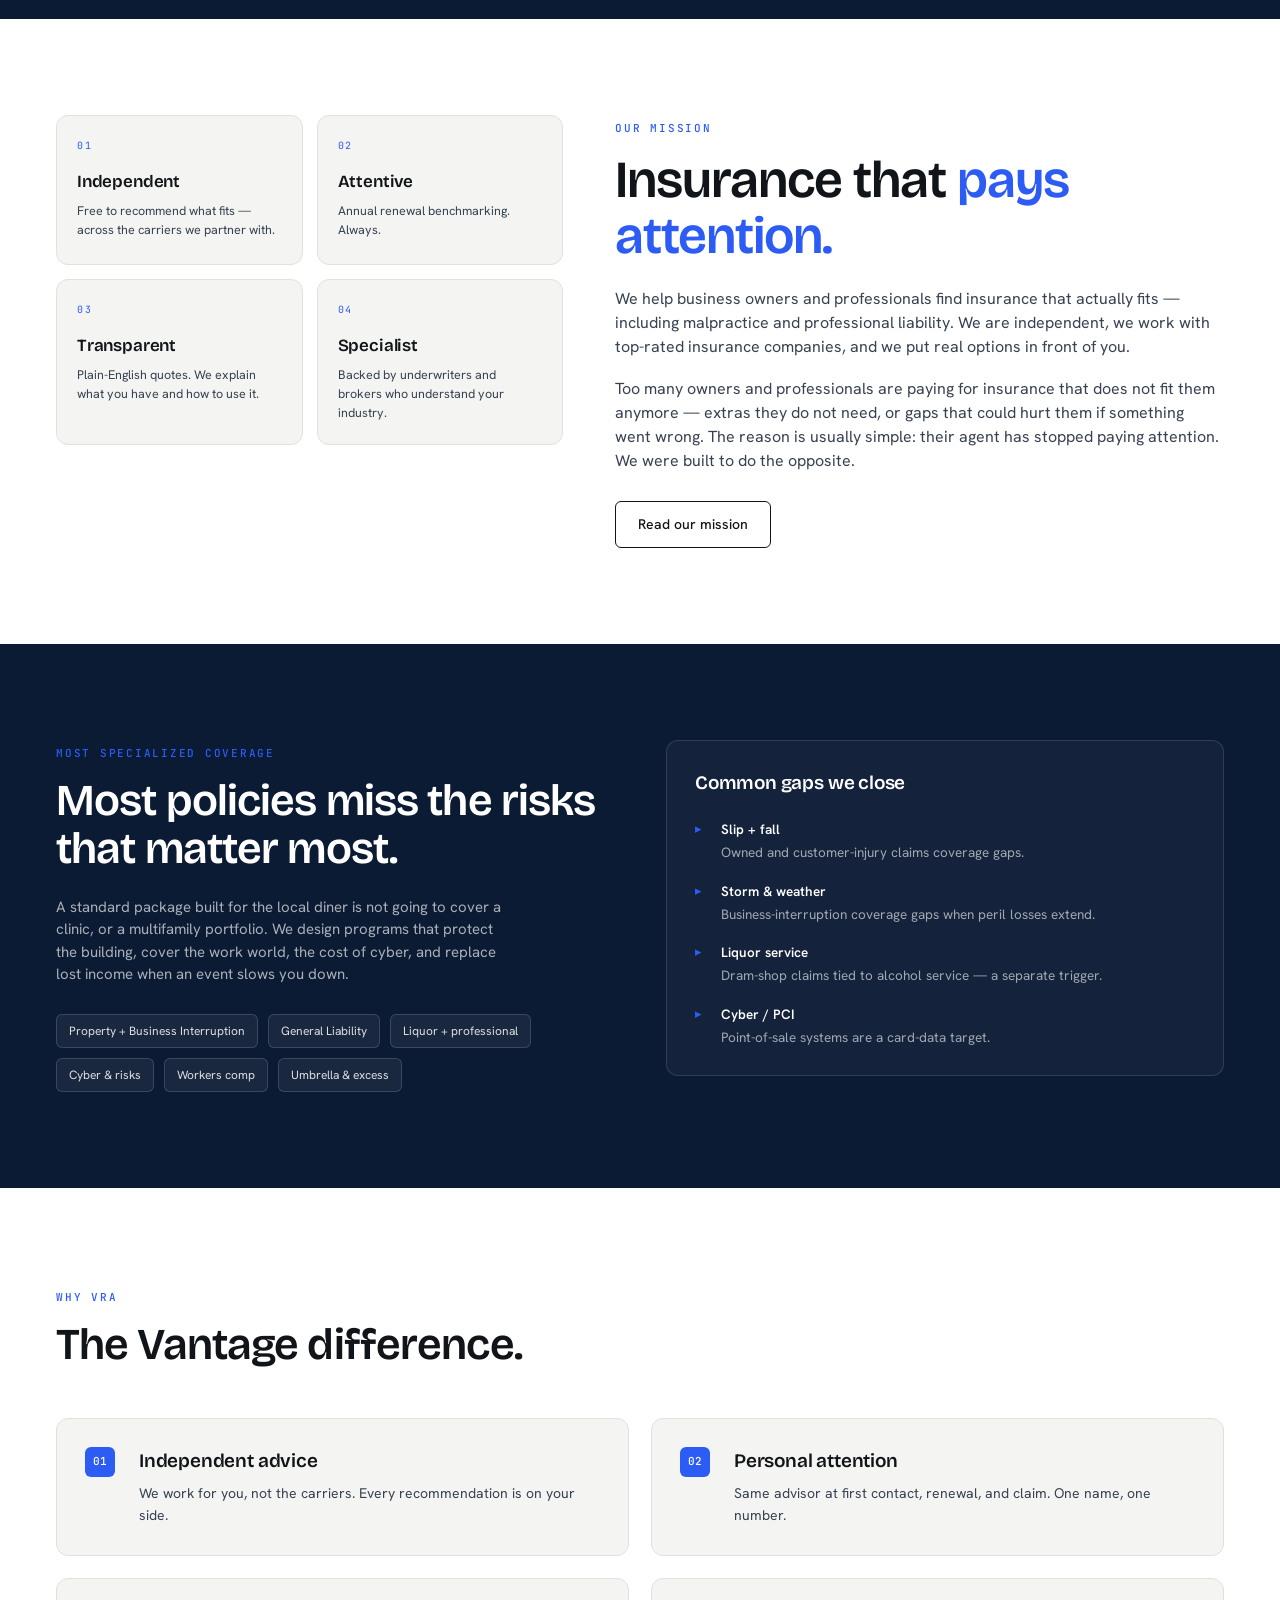
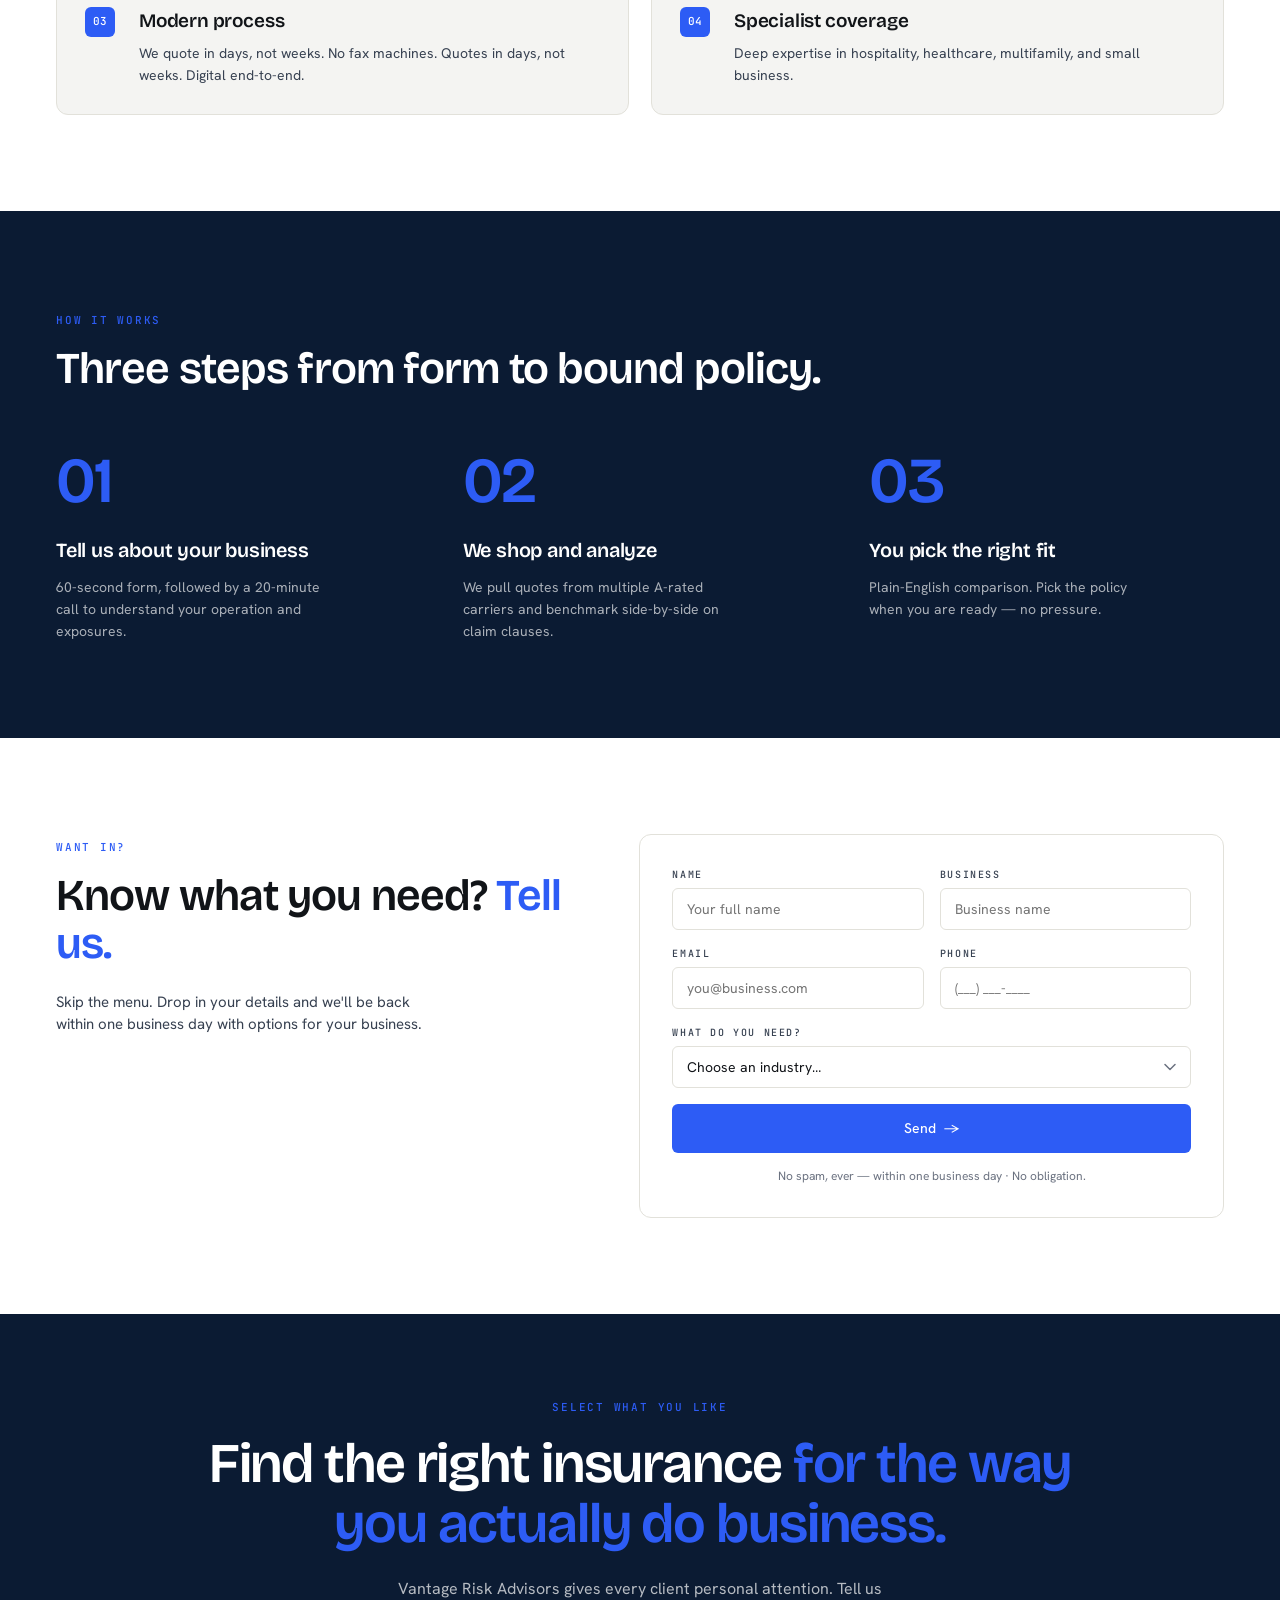
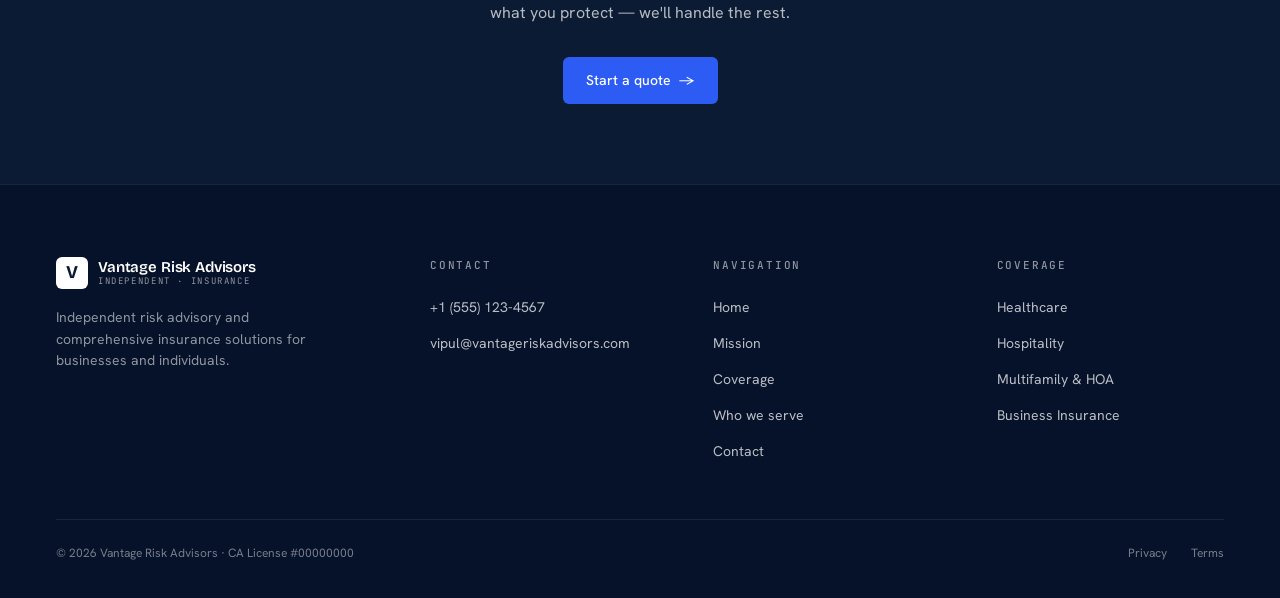
==== commit 262f05b8: "Narrow Coverage dropdown + add hero image to home page Dropdown: - Panel width 360px -> 304px so the" ====
--- a/index.html
+++ b/index.html
@@ -36,10 +36,22 @@
           <li class="nav-dropdown">
             <a href="#" class="nav-dropdown-trigger">Coverage <span class="caret">▾</span></a>
             <div class="nav-dropdown-menu" role="menu">
-              <a href="healthcare.html" class="nav-dropdown-item" role="menuitem">Healthcare</a>
-              <a href="hospitality.html" class="nav-dropdown-item" role="menuitem">Hospitality</a>
-              <a href="multifamily.html" class="nav-dropdown-item" role="menuitem">Multifamily &amp; HOA</a>
-              <a href="business.html" class="nav-dropdown-item" role="menuitem">Business Insurance</a>
+              <a href="healthcare.html" class="nav-dropdown-item" role="menuitem">
+                <strong>Healthcare</strong>
+                <span>Physicians, dentists, CRNAs, allied health</span>
+              </a>
+              <a href="hospitality.html" class="nav-dropdown-item" role="menuitem">
+                <strong>Hospitality</strong>
+                <span>Hotels, motels, lodging</span>
+              </a>
+              <a href="multifamily.html" class="nav-dropdown-item" role="menuitem">
+                <strong>Multifamily &amp; HOA</strong>
+                <span>Apartments and HOA boards</span>
+              </a>
+              <a href="business.html" class="nav-dropdown-item" role="menuitem">
+                <strong>Business Insurance</strong>
+                <span>Small business, workers' comp, property,<br>cyber, commercial auto</span>
+              </a>
             </div>
           </li>
           <li><a href="#sectors">Who we serve <span class="caret">▾</span></a></li>
@@ -60,12 +72,17 @@
     <section class="bg-paper">
       <div class="section-container hero-home">
         <div class="hero-inner">
-          <span class="eyebrow">Independent Insurance Advisory</span>
-          <h1 class="display-72">Insurance built <span class="accent-phrase">around your business.</span></h1>
-          <p class="body-17 hero-sub">Vantage Risk Advisors represents multiple A-rated carriers — so you get real options, not a sales pitch. Specialist coverage for owners who think long-term.</p>
-          <div class="hero-buttons">
-            <a href="contact.html" class="btn btn-dark">Get a quote <span aria-hidden="true">→</span></a>
-            <a href="#how" class="btn btn-ghost">How we work</a>
+          <div class="hero-text">
+            <span class="eyebrow">Independent Insurance Advisory</span>
+            <h1 class="display-72">Insurance built <span class="accent-phrase">around your business.</span></h1>
+            <p class="body-17 hero-sub">Vantage Risk Advisors represents multiple A-rated carriers — so you get real options, not a sales pitch. Specialist coverage for owners who think long-term.</p>
+            <div class="hero-buttons">
+              <a href="contact.html" class="btn btn-dark">Get a quote <span aria-hidden="true">→</span></a>
+              <a href="#how" class="btn btn-ghost">How we work</a>
+            </div>
+          </div>
+          <div class="hero-image">
+            <img src="assets/hero-home.avif" alt="Vantage Risk Advisors — protecting what you've built" loading="eager" decoding="async">
           </div>
         </div>
       </div>
--- a/css/nav.css
+++ b/css/nav.css
@@ -110,9 +110,16 @@
 .nav-dropdown-menu {
   position: absolute;
   top: calc(100% + 14px);
-  left: 0;
+  /* Panel padding 6px + item padding 14px = 20px of indent before text.
+     Shift panel left by that 20px so item text lines up with the
+     trigger text "Coverage" (which sits at the <li> left edge). */
+  left: -20px;
   transform: translateY(-8px);
-  width: max-content;
+  /* Snug fit: just wide enough for "Physicians, dentists, CRNAs, allied
+     health" on one line so the padding looks symmetric on left and
+     right (no big empty gap on the right side). Longer descriptors
+     wrap at the <br> we inserted. */
+  width: 304px;
   background: var(--inkSection);
   border: 1px solid rgba(255,255,255,0.10);
   border-radius: var(--radius-m);
@@ -122,6 +129,7 @@
   transition: opacity 0.15s ease, visibility 0.15s ease, transform 0.15s ease;
   z-index: 200;
   box-shadow: 0 16px 48px rgba(0,0,0,0.40);
+  box-sizing: border-box;
 }
 /* Invisible hover bridge so cursor can travel from trigger to menu */
 .nav-dropdown-menu::before {
@@ -137,22 +145,48 @@
   visibility: visible;
   transform: translateY(0);
 }
-.nav-dropdown-item {
+/* Block layout — simpler and more predictable than flex column inside an
+   inline-flex parent. Each item is a full-width block; strong + span
+   inside are also blocks that stack vertically. Specificity bumped to
+   .nav-links .nav-dropdown-item to win over .nav-links a. */
+.nav-links .nav-dropdown-item {
   display: block;
-  padding: 9px 14px;
+  padding: 10px 14px;
   border-radius: var(--radius-s);
   text-decoration: none;
-  transition: background 0.15s ease, color 0.15s ease;
+  transition: background 0.15s ease;
   text-align: left;
-  font-family: 'Hanken Grotesk', sans-serif;
-  font-weight: 500;
-  font-size: 14px;
+  width: 100%;
   color: rgba(255,255,255,0.85);
-  white-space: nowrap;
-}
-.nav-dropdown-item:hover {
+  box-sizing: border-box;
+}
+.nav-links .nav-dropdown-item:hover {
   background: rgba(255,255,255,0.06);
   color: #ffffff;
+}
+.nav-links .nav-dropdown-item strong {
+  display: block;
+  font-family: 'Bricolage Grotesque', sans-serif;
+  font-weight: 600;
+  font-size: 14px;
+  color: #ffffff;
+  letter-spacing: -0.005em;
+  text-align: left;
+  margin: 0 0 3px;
+  width: 100%;
+}
+.nav-links .nav-dropdown-item span {
+  display: block;
+  font-family: 'Hanken Grotesk', sans-serif;
+  font-size: 12px;
+  font-weight: 400;
+  color: rgba(255,255,255,0.55);
+  line-height: 1.45;
+  text-align: left;
+  margin: 0;
+  width: 100%;
+  white-space: normal;
+  overflow-wrap: break-word;
 }
 
 .nav-right {
--- a/css/pages/home.css
+++ b/css/pages/home.css
@@ -1,17 +1,23 @@
 /* Home page — 8 sections matching design screenshot */
 
-/* ── 1. Hero (light) ── */
+/* ── 1. Hero (light, two-column: text + image) ── */
 .hero-home {
   padding-top: 80px;
   padding-bottom: 80px;
 }
 .hero-home .hero-inner {
-  max-width: 760px;
+  display: grid;
+  grid-template-columns: minmax(0, 1.05fr) minmax(0, 0.95fr);
+  gap: var(--gap-l);
+  align-items: center;
+}
+.hero-home .hero-text {
+  max-width: 560px;
 }
 .hero-home h1 {
   margin-bottom: 24px;
-  font-size: 88px;
-  line-height: 1.02;
+  font-size: 72px;
+  line-height: 1.04;
 }
 .hero-home h1 .accent-phrase {
   color: var(--accent);
@@ -19,13 +25,27 @@
 }
 .hero-home .hero-sub {
   margin-bottom: 36px;
-  max-width: 560px;
+  max-width: 520px;
   color: var(--inkSoft);
 }
 .hero-home .hero-buttons {
   display: flex;
   gap: 12px;
   flex-wrap: wrap;
+}
+.hero-home .hero-image {
+  border-radius: var(--radius-l);
+  overflow: hidden;
+  box-shadow: 0 24px 60px rgba(0, 0, 0, 0.10);
+  background: var(--paperAlt);
+  position: relative;
+}
+.hero-home .hero-image img {
+  width: 100%;
+  height: 100%;
+  display: block;
+  object-fit: cover;
+  aspect-ratio: 4 / 5;
 }
 
 /* ── 2. Specialists (dark, 4-col) ── */
@@ -436,7 +456,7 @@
 
 /* ── Responsive ── */
 @media (max-width: 1200px) {
-  .hero-home h1 { font-size: 72px; }
+  .hero-home h1 { font-size: 60px; }
   .sectors-section .section-header-row .col-head h2 { font-size: 44px; }
   .mission-body h2,
   .gaps-section .gaps-left h2,
@@ -451,14 +471,21 @@
   .gaps-section .gaps-inner,
   .intake-section .intake-inner { grid-template-columns: 1fr; }
 }
+@media (max-width: 960px) {
+  .hero-home .hero-inner { grid-template-columns: 1fr; gap: 40px; }
+  .hero-home .hero-text  { max-width: 720px; }
+  .hero-home .hero-image { max-width: 560px; margin: 0 auto; }
+  .hero-home .hero-image img { aspect-ratio: 5 / 4; }
+}
 @media (max-width: 900px) {
-  .hero-home h1 { font-size: 56px; }
+  .hero-home h1 { font-size: 52px; }
   .process-grid { grid-template-columns: 1fr; gap: 36px; }
   .difference-grid { grid-template-columns: 1fr; }
 }
 @media (max-width: 640px) {
   .hero-home              { padding-top: 56px; padding-bottom: 56px; }
   .hero-home h1           { font-size: 40px; }
+  .hero-home .hero-image img { aspect-ratio: 4 / 3; }
   .sectors-grid           { grid-template-columns: 1fr; }
   .mission-quadrant       { grid-template-columns: 1fr 1fr; }
   .intake-row             { grid-template-columns: 1fr; gap: 0; }
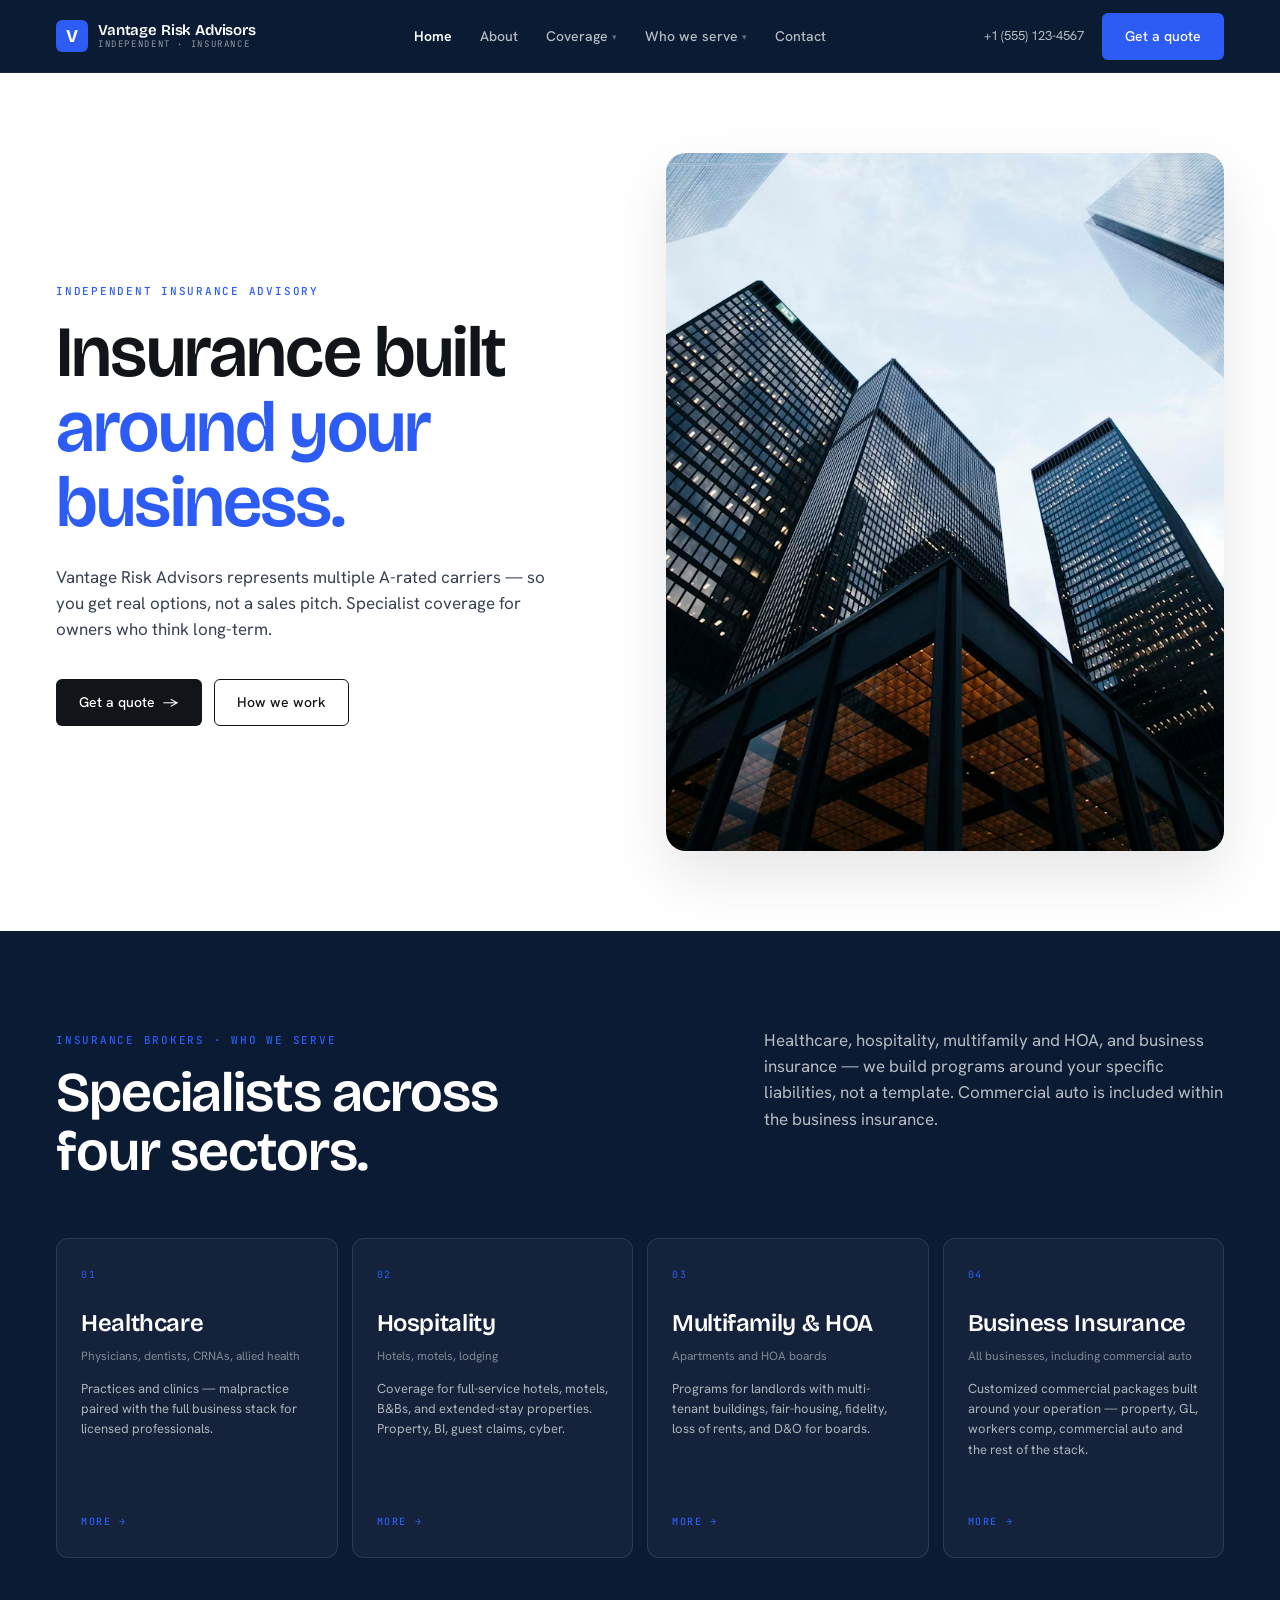
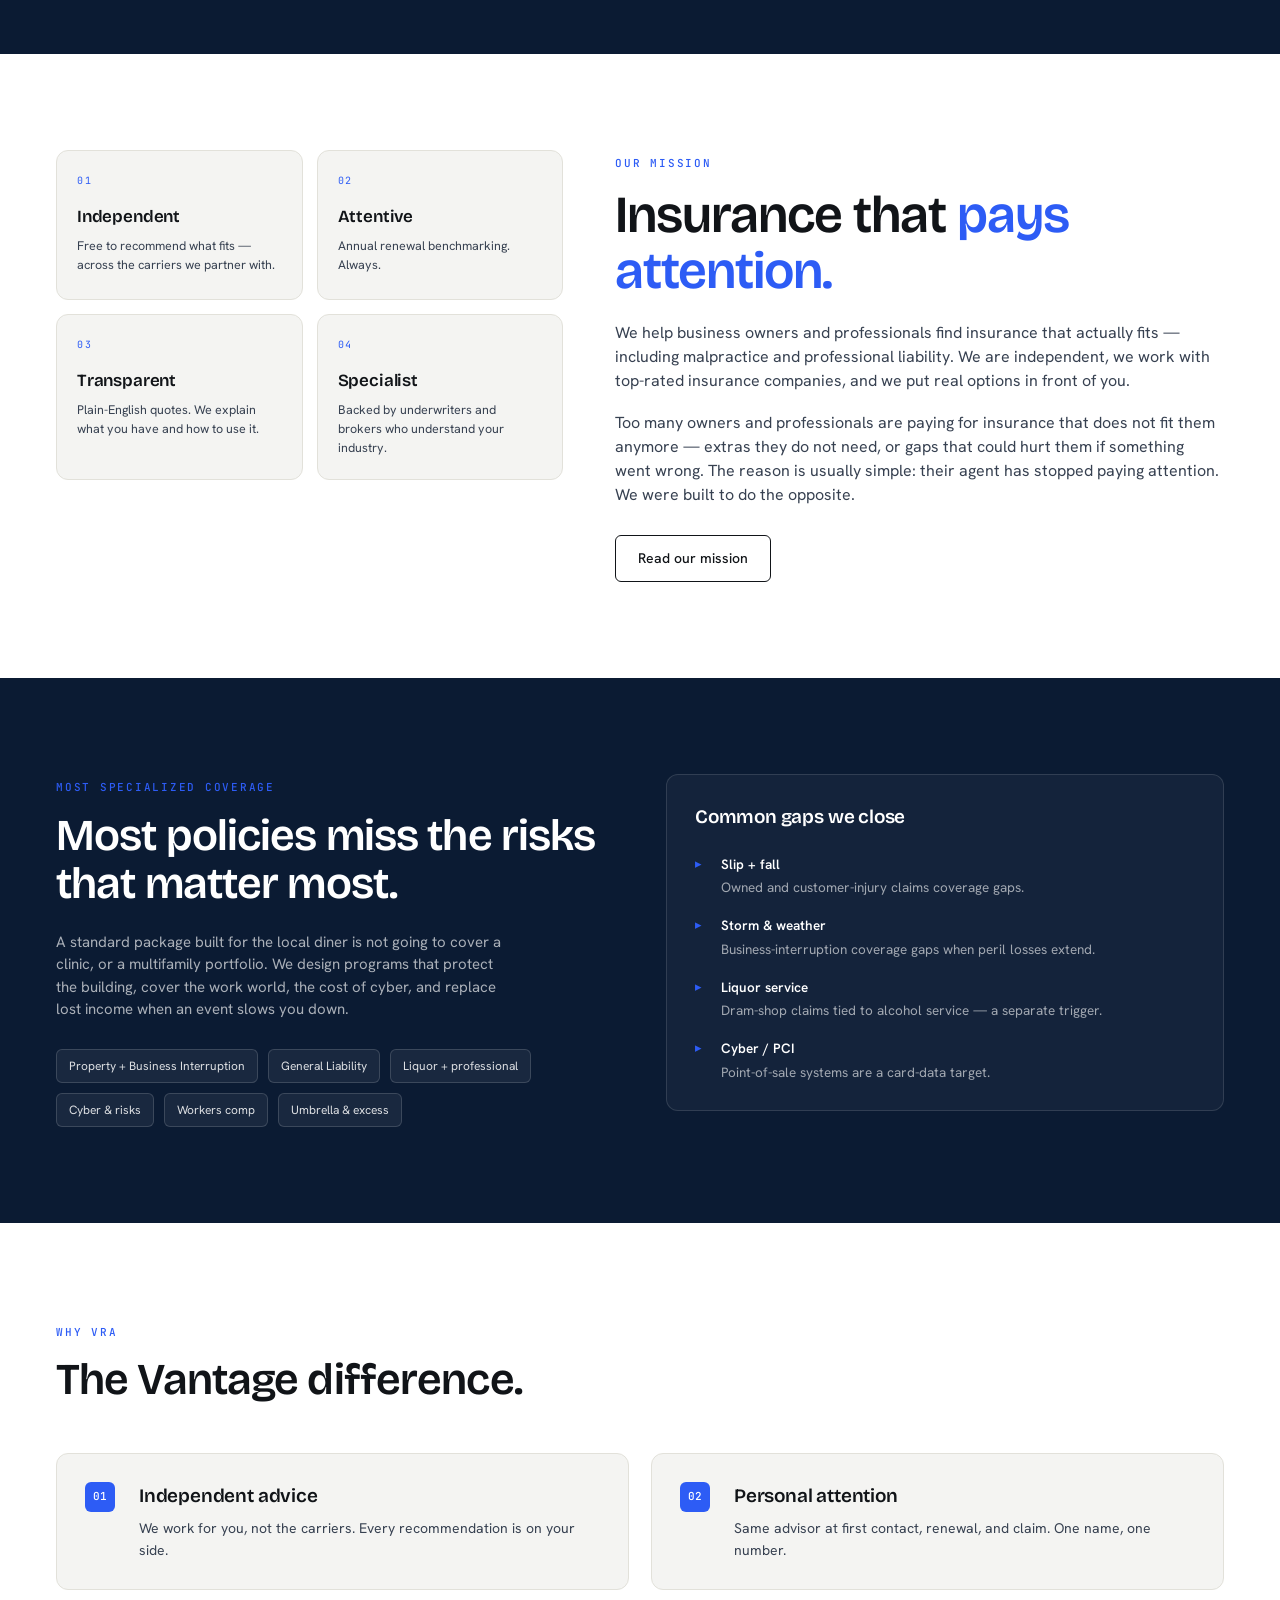
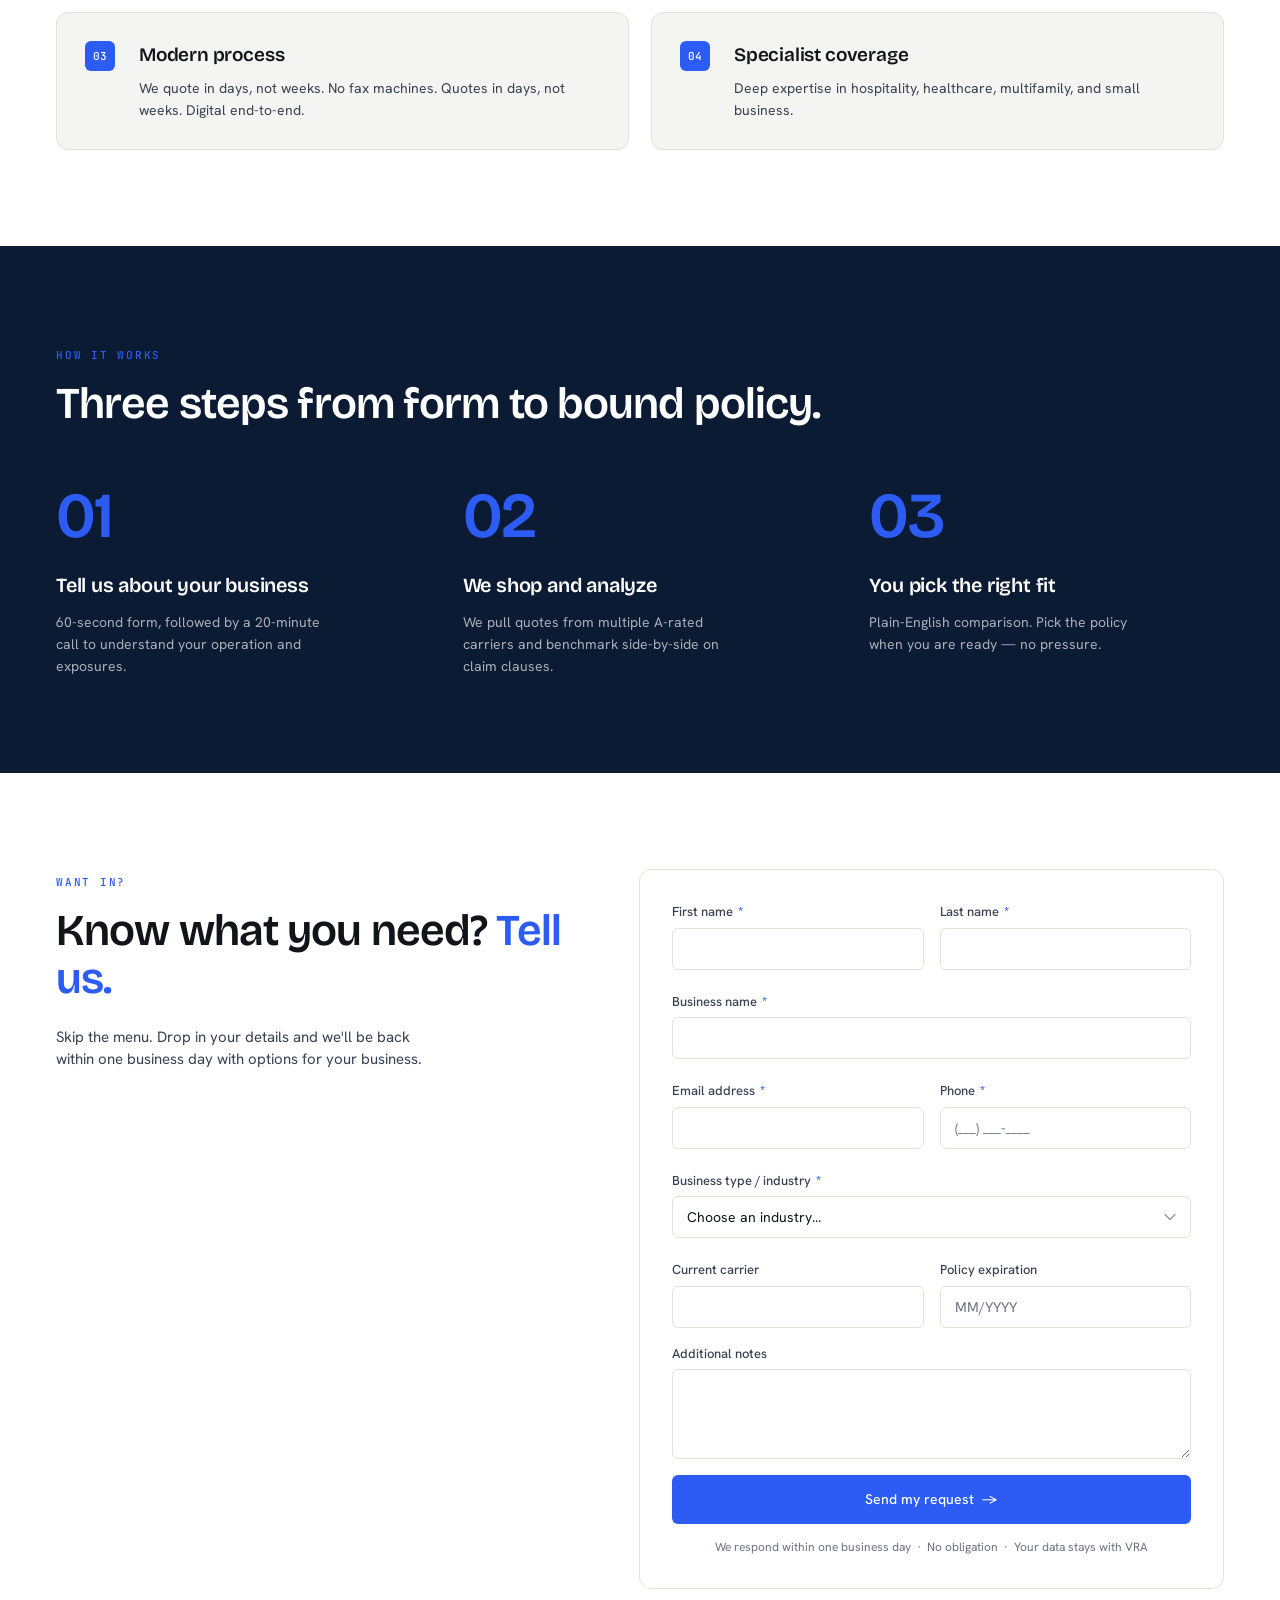
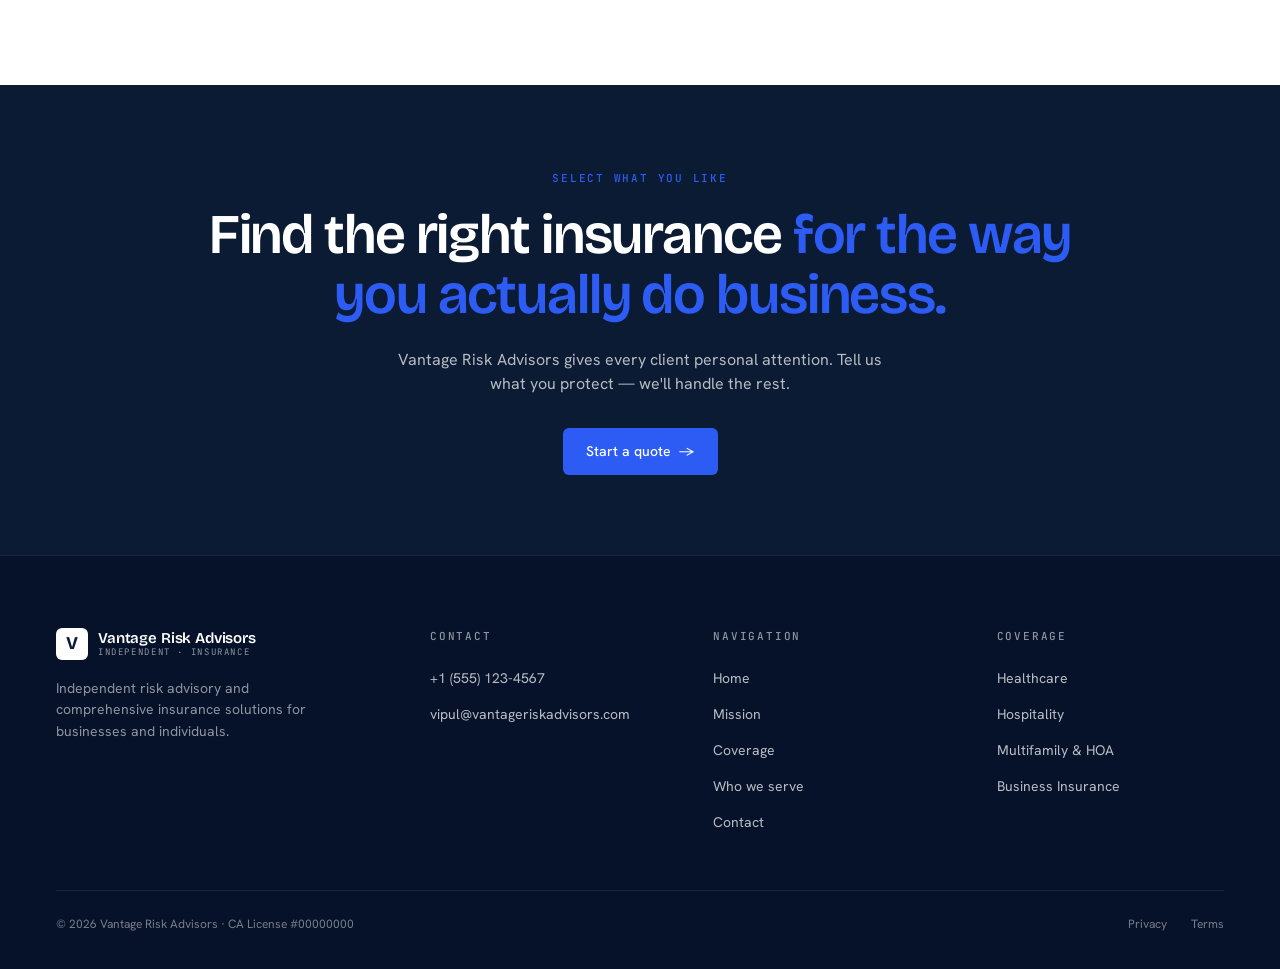
==== commit a8f7a847: "Unify all quote forms to a single canonical component One quote form is now the source of truth for " ====
--- a/index.html
+++ b/index.html
@@ -16,6 +16,7 @@
   <link rel="stylesheet" href="css/nav.css">
   <link rel="stylesheet" href="css/footer.css">
   <link rel="stylesheet" href="css/pages/home.css">
+  <link rel="stylesheet" href="css/quote-form.css">
 </head>
 <body>
 
@@ -308,43 +309,99 @@
           </div>
 
           <div class="intake-card">
-            <form id="intake-form" novalidate>
-              <div class="intake-row">
-                <div class="intake-field">
-                  <label for="intake-name">Name</label>
-                  <input id="intake-name" name="name" type="text" placeholder="Your full name" required>
-                </div>
-                <div class="intake-field">
-                  <label for="intake-business">Business</label>
-                  <input id="intake-business" name="business" type="text" placeholder="Business name">
-                </div>
-              </div>
-              <div class="intake-row">
-                <div class="intake-field">
-                  <label for="intake-email">Email</label>
-                  <input id="intake-email" name="email" type="email" placeholder="you@business.com" required>
-                </div>
-                <div class="intake-field">
-                  <label for="intake-phone">Phone</label>
-                  <input id="intake-phone" name="phone" type="tel" placeholder="(___) ___-____">
-                </div>
-              </div>
-              <div class="intake-field">
-                <label for="intake-need">What do you need?</label>
-                <select id="intake-need" name="need" required>
-                  <option value="">Choose an industry…</option>
+            <!-- ▼ Canonical quote form. Source: quote-form-snippet.html ▼ -->
+            <form class="quote-form" novalidate>
+
+              <div class="qf-row">
+                <div class="qf-field" data-field="first_name">
+                  <label for="qf-first-name">First name <span class="req">*</span></label>
+                  <input id="qf-first-name" name="first_name" type="text" autocomplete="given-name" required>
+                  <div class="qf-error" role="alert"></div>
+                </div>
+                <div class="qf-field" data-field="last_name">
+                  <label for="qf-last-name">Last name <span class="req">*</span></label>
+                  <input id="qf-last-name" name="last_name" type="text" autocomplete="family-name" required>
+                  <div class="qf-error" role="alert"></div>
+                </div>
+              </div>
+
+              <div class="qf-field" data-field="business_name">
+                <label for="qf-business-name">Business name <span class="req">*</span></label>
+                <input id="qf-business-name" name="business_name" type="text" autocomplete="organization" required>
+                <div class="qf-error" role="alert"></div>
+              </div>
+
+              <div class="qf-row">
+                <div class="qf-field" data-field="email">
+                  <label for="qf-email">Email address <span class="req">*</span></label>
+                  <input id="qf-email" name="email" type="email" autocomplete="email" required>
+                  <div class="qf-error" role="alert"></div>
+                </div>
+                <div class="qf-field" data-field="phone">
+                  <label for="qf-phone">Phone <span class="req">*</span></label>
+                  <input id="qf-phone" name="phone" type="tel" autocomplete="tel" placeholder="(___) ___-____" required>
+                  <div class="qf-error" role="alert"></div>
+                </div>
+              </div>
+
+              <div class="qf-field" data-field="industry">
+                <label for="qf-industry">Business type / industry <span class="req">*</span></label>
+                <select id="qf-industry" name="industry" required>
+                  <option value="" disabled selected>Choose an industry…</option>
                   <option value="healthcare">Healthcare</option>
                   <option value="hospitality">Hospitality</option>
-                  <option value="multifamily">Multifamily &amp; HOA</option>
-                  <option value="business">Business Insurance</option>
+                  <option value="multifamily">Multifamily</option>
+                  <option value="hoa">HOA</option>
+                  <option value="business">Business insurance</option>
                   <option value="other">Something else</option>
                 </select>
-              </div>
-              <div class="intake-submit">
-                <button type="submit" class="btn btn-accent">Send <span aria-hidden="true">→</span></button>
-              </div>
-              <p class="intake-foot">No spam, ever — within one business day · No obligation.</p>
+                <div class="qf-error" role="alert"></div>
+              </div>
+
+              <div class="qf-field qf-cascade" data-cascade-for="specialty" data-field="specialty">
+                <label for="qf-specialty">Specialty</label>
+                <select id="qf-specialty" name="specialty">
+                  <option value="" disabled selected>Choose a specialty…</option>
+                </select>
+              </div>
+
+              <div class="qf-field qf-cascade" data-cascade-for="other_industry" data-field="other_industry">
+                <label for="qf-other-industry">Describe your industry</label>
+                <input id="qf-other-industry" name="other_industry" type="text">
+              </div>
+
+              <div class="qf-field qf-cascade" data-cascade-for="other_specialty" data-field="other_specialty">
+                <label for="qf-other-specialty">Describe your specialty</label>
+                <input id="qf-other-specialty" name="other_specialty" type="text">
+              </div>
+
+              <div class="qf-row">
+                <div class="qf-field" data-field="current_carrier">
+                  <label for="qf-current-carrier">Current carrier</label>
+                  <input id="qf-current-carrier" name="current_carrier" type="text">
+                </div>
+                <div class="qf-field" data-field="policy_expiration">
+                  <label for="qf-policy-expiration">Policy expiration</label>
+                  <input id="qf-policy-expiration" name="policy_expiration" type="text" placeholder="MM/YYYY">
+                </div>
+              </div>
+
+              <div class="qf-field" data-field="notes">
+                <label for="qf-notes">Additional notes</label>
+                <textarea id="qf-notes" name="notes" rows="3"></textarea>
+              </div>
+
+              <div class="qf-submit">
+                <button type="submit" class="btn btn-accent btn-block">Send my request <span aria-hidden="true">→</span></button>
+              </div>
+
+              <p class="qf-foot">We respond within one business day &nbsp;·&nbsp; No obligation &nbsp;·&nbsp; Your data stays with VRA</p>
             </form>
+
+            <div class="qf-success" hidden>
+              <h3>Thank you — we'll be in touch within one business day.</h3>
+            </div>
+            <!-- ▲ End canonical quote form ▲ -->
           </div>
         </div>
       </div>
@@ -414,5 +471,6 @@
   </footer>
 
   <script src="js/nav.js"></script>
+  <script src="js/quote-form.js" defer></script>
 </body>
 </html>
--- a/css/pages/home.css
+++ b/css/pages/home.css
@@ -7,7 +7,7 @@
 }
 .hero-home .hero-inner {
   display: grid;
-  grid-template-columns: minmax(0, 1.05fr) minmax(0, 0.95fr);
+  grid-template-columns: minmax(0, 1fr) minmax(0, 1fr);
   gap: var(--gap-l);
   align-items: center;
 }
@@ -34,6 +34,8 @@
   flex-wrap: wrap;
 }
 .hero-home .hero-image {
+  width: 100%;
+  aspect-ratio: 4 / 5;
   border-radius: var(--radius-l);
   overflow: hidden;
   box-shadow: 0 24px 60px rgba(0, 0, 0, 0.10);
@@ -45,7 +47,6 @@
   height: 100%;
   display: block;
   object-fit: cover;
-  aspect-ratio: 4 / 5;
 }
 
 /* ── 2. Specialists (dark, 4-col) ── */
@@ -456,7 +457,7 @@
 
 /* ── Responsive ── */
 @media (max-width: 1200px) {
-  .hero-home h1 { font-size: 60px; }
+  .hero-home h1 { font-size: 56px; }
   .sectors-section .section-header-row .col-head h2 { font-size: 44px; }
   .mission-body h2,
   .gaps-section .gaps-left h2,
@@ -472,20 +473,24 @@
   .intake-section .intake-inner { grid-template-columns: 1fr; }
 }
 @media (max-width: 960px) {
+  .hero-home h1 { font-size: 48px; }
+}
+@media (max-width: 900px) {
+  .process-grid { grid-template-columns: 1fr; gap: 36px; }
+  .difference-grid { grid-template-columns: 1fr; }
+}
+/* Hero stays two-column down to ~720px so laptops and tablets in
+   landscape keep the side-by-side layout. */
+@media (max-width: 720px) {
   .hero-home .hero-inner { grid-template-columns: 1fr; gap: 40px; }
   .hero-home .hero-text  { max-width: 720px; }
-  .hero-home .hero-image { max-width: 560px; margin: 0 auto; }
-  .hero-home .hero-image img { aspect-ratio: 5 / 4; }
-}
-@media (max-width: 900px) {
-  .hero-home h1 { font-size: 52px; }
-  .process-grid { grid-template-columns: 1fr; gap: 36px; }
-  .difference-grid { grid-template-columns: 1fr; }
+  .hero-home .hero-image { max-width: 560px; margin: 0 auto; aspect-ratio: 5 / 4; }
+  .hero-home h1 { font-size: 40px; }
 }
 @media (max-width: 640px) {
   .hero-home              { padding-top: 56px; padding-bottom: 56px; }
   .hero-home h1           { font-size: 40px; }
-  .hero-home .hero-image img { aspect-ratio: 4 / 3; }
+  .hero-home .hero-image  { aspect-ratio: 4 / 3; }
   .sectors-grid           { grid-template-columns: 1fr; }
   .mission-quadrant       { grid-template-columns: 1fr 1fr; }
   .intake-row             { grid-template-columns: 1fr; gap: 0; }
--- a/css/quote-form.css
+++ b/css/quote-form.css
@@ -0,0 +1,221 @@
+/* ═══════════════════════════════════════════════════════════════════════
+   VRA · Canonical quote form styles
+   ═══════════════════════════════════════════════════════════════════════
+   The form lives inside three different wrappers across the site:
+     .contact-form-panel  → dark navy panel (contact.html hero)
+     .quote-form-panel    → dark navy panel (vertical pages)
+     .intake-card         → light card     (index.html)
+   Theme adapts via CSS custom properties — wrappers override the defaults.
+   ─────────────────────────────────────────────────────────────────────── */
+
+/* Default theme (light wrapper context). */
+.quote-form {
+  --qf-input-bg:      #ffffff;
+  --qf-input-border:  var(--line);
+  --qf-input-color:   var(--ink);
+  --qf-input-ph:      var(--muted);
+  --qf-label-color:   var(--inkSoft);
+  --qf-foot-color:    var(--muted);
+  --qf-error-color:   #DC2626;
+  --qf-focus-ring:    var(--accentSoft);
+  --qf-error-focus:   rgba(220, 38, 38, 0.18);
+  --qf-caret:         %236B7280; /* url-encoded grey for select arrow */
+  --qf-success-h-col: var(--ink);
+  --qf-success-p-col: var(--inkSoft);
+}
+
+/* Dark-panel context override (contact + vertical pages). */
+.contact-form-panel .quote-form,
+.quote-form-panel  .quote-form {
+  --qf-input-bg:      rgba(255,255,255,0.04);
+  --qf-input-border:  rgba(255,255,255,0.18);
+  --qf-input-color:   #ffffff;
+  --qf-input-ph:      rgba(255,255,255,0.40);
+  --qf-label-color:   rgba(255,255,255,0.85);
+  --qf-foot-color:    rgba(255,255,255,0.50);
+  --qf-error-color:   #F87171;
+  --qf-focus-ring:    rgba(45, 92, 245, 0.30);
+  --qf-error-focus:   rgba(248, 113, 113, 0.25);
+  --qf-caret:         %23ffffff;
+  --qf-success-h-col: #ffffff;
+  --qf-success-p-col: rgba(255,255,255,0.75);
+}
+
+/* ── Layout ─────────────────────────────────────────────────────────── */
+.quote-form .qf-row {
+  display: grid;
+  grid-template-columns: 1fr 1fr;
+  gap: 16px;
+  margin-bottom: 16px;
+}
+.quote-form .qf-field {
+  display: flex;
+  flex-direction: column;
+  gap: 6px;
+  margin-bottom: 16px;
+}
+.quote-form .qf-row .qf-field { margin-bottom: 0; }
+
+/* ── Labels ─────────────────────────────────────────────────────────── */
+.quote-form label {
+  font-family: 'Hanken Grotesk', sans-serif;
+  font-size: 13px;
+  font-weight: 500;
+  color: var(--qf-label-color);
+  display: block;
+}
+.quote-form label .req {
+  color: var(--accent);
+  margin-left: 2px;
+  font-weight: 600;
+}
+
+/* ── Inputs / selects / textarea ───────────────────────────────────── */
+.quote-form input,
+.quote-form select,
+.quote-form textarea {
+  font-family: 'Hanken Grotesk', sans-serif;
+  font-size: 14px;
+  color: var(--qf-input-color);
+  background: var(--qf-input-bg);
+  border: 1px solid var(--qf-input-border);
+  border-radius: var(--radius-s);
+  padding: 11px 14px;
+  width: 100%;
+  transition: border-color 0.15s ease, box-shadow 0.15s ease, background 0.15s ease;
+  box-sizing: border-box;
+}
+.quote-form input::placeholder,
+.quote-form textarea::placeholder {
+  color: var(--qf-input-ph);
+}
+.quote-form select {
+  appearance: none;
+  -webkit-appearance: none;
+  background-image: url("data:image/svg+xml;utf8,<svg xmlns='http://www.w3.org/2000/svg' width='12' height='8' viewBox='0 0 12 8' fill='none'><path d='M1 1.5L6 6.5L11 1.5' stroke='%236B7280' stroke-opacity='0.7' stroke-width='1.5' stroke-linecap='round' stroke-linejoin='round'/></svg>");
+  background-repeat: no-repeat;
+  background-position: right 14px center;
+  padding-right: 36px;
+}
+.contact-form-panel .quote-form select,
+.quote-form-panel .quote-form select {
+  background-image: url("data:image/svg+xml;utf8,<svg xmlns='http://www.w3.org/2000/svg' width='12' height='8' viewBox='0 0 12 8' fill='none'><path d='M1 1.5L6 6.5L11 1.5' stroke='%23ffffff' stroke-opacity='0.7' stroke-width='1.5' stroke-linecap='round' stroke-linejoin='round'/></svg>");
+}
+.quote-form select option {
+  background: #ffffff;
+  color: var(--ink);
+}
+.contact-form-panel .quote-form select option,
+.quote-form-panel .quote-form select option {
+  background: var(--inkSection);
+  color: #ffffff;
+}
+.quote-form textarea {
+  min-height: 90px;
+  resize: vertical;
+  line-height: 1.5;
+}
+
+.quote-form input:focus,
+.quote-form select:focus,
+.quote-form textarea:focus {
+  border-color: var(--accent);
+  outline: none;
+  box-shadow: 0 0 0 3px var(--qf-focus-ring);
+}
+
+/* ── Error state ───────────────────────────────────────────────────── */
+.quote-form .qf-field.has-error input,
+.quote-form .qf-field.has-error select,
+.quote-form .qf-field.has-error textarea {
+  border-color: var(--qf-error-color);
+}
+.quote-form .qf-field.has-error input:focus,
+.quote-form .qf-field.has-error select:focus,
+.quote-form .qf-field.has-error textarea:focus {
+  box-shadow: 0 0 0 3px var(--qf-error-focus);
+}
+.quote-form .qf-error {
+  font-family: 'Hanken Grotesk', sans-serif;
+  font-size: 12px;
+  color: var(--qf-error-color);
+  min-height: 0;
+  margin-top: 0;
+}
+.quote-form .qf-field.has-error .qf-error {
+  min-height: 14px;
+  margin-top: 2px;
+}
+
+/* ── Cascade animation (CSS-driven, no JS flicker) ─────────────────── */
+.quote-form .qf-cascade {
+  max-height: 0;
+  opacity: 0;
+  overflow: hidden;
+  margin-top: 0;
+  margin-bottom: 0;
+  pointer-events: none;
+  transition: max-height 0.3s ease, opacity 0.2s ease, margin 0.3s ease;
+}
+.quote-form .qf-cascade.is-open {
+  max-height: 140px;
+  opacity: 1;
+  margin-bottom: 16px;
+  pointer-events: auto;
+}
+/* Cascaded fields' children must remain non-tabbable when closed —
+   JS also toggles disabled, this is a CSS safety net. */
+.quote-form .qf-cascade:not(.is-open) input,
+.quote-form .qf-cascade:not(.is-open) select {
+  visibility: hidden;
+}
+
+/* ── Submit button + foot line ─────────────────────────────────────── */
+.quote-form .qf-submit { margin-top: 14px; }
+.quote-form .qf-submit .btn {
+  display: flex;
+  width: 100%;
+  justify-content: center;
+  padding: 13px 22px;
+  font-size: 14px;
+}
+.quote-form .qf-foot {
+  margin-top: 14px;
+  text-align: center;
+  font-family: 'Hanken Grotesk', sans-serif;
+  font-size: 12px;
+  color: var(--qf-foot-color);
+  line-height: 1.5;
+}
+
+/* ── Success panel ─────────────────────────────────────────────────── */
+.qf-success {
+  background: rgba(45, 92, 245, 0.12);
+  border: 1px solid var(--accent);
+  border-radius: var(--radius-m);
+  padding: 32px 28px;
+  text-align: center;
+}
+.qf-success h3 {
+  font-family: 'Bricolage Grotesque', sans-serif;
+  font-weight: 600;
+  font-size: 22px;
+  color: var(--ink);
+  letter-spacing: -0.01em;
+  margin: 0;
+  line-height: 1.3;
+}
+.contact-form-panel .qf-success h3,
+.quote-form-panel  .qf-success h3 {
+  color: #ffffff;
+}
+
+/* ── Responsive ────────────────────────────────────────────────────── */
+@media (max-width: 540px) {
+  .quote-form .qf-row {
+    grid-template-columns: 1fr;
+    gap: 0;
+    margin-bottom: 0;
+  }
+  .quote-form .qf-row .qf-field { margin-bottom: 16px; }
+}
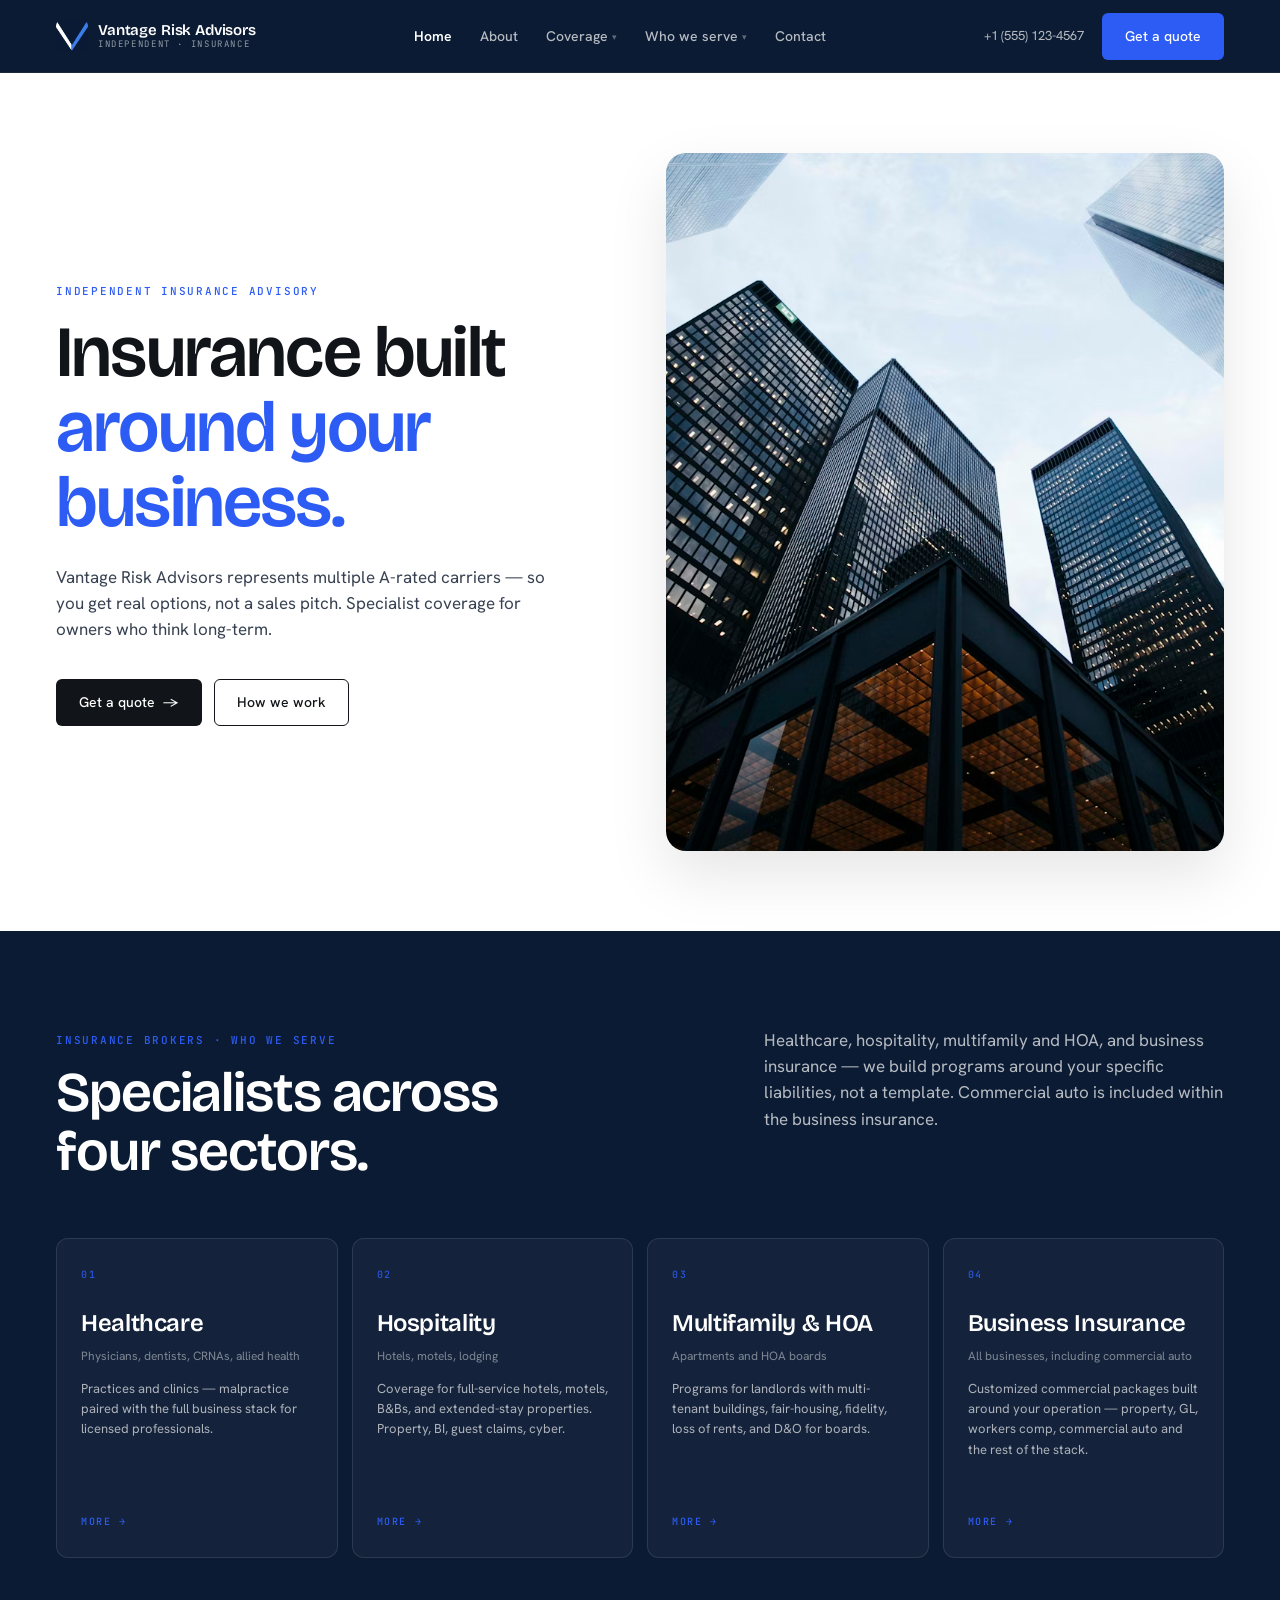
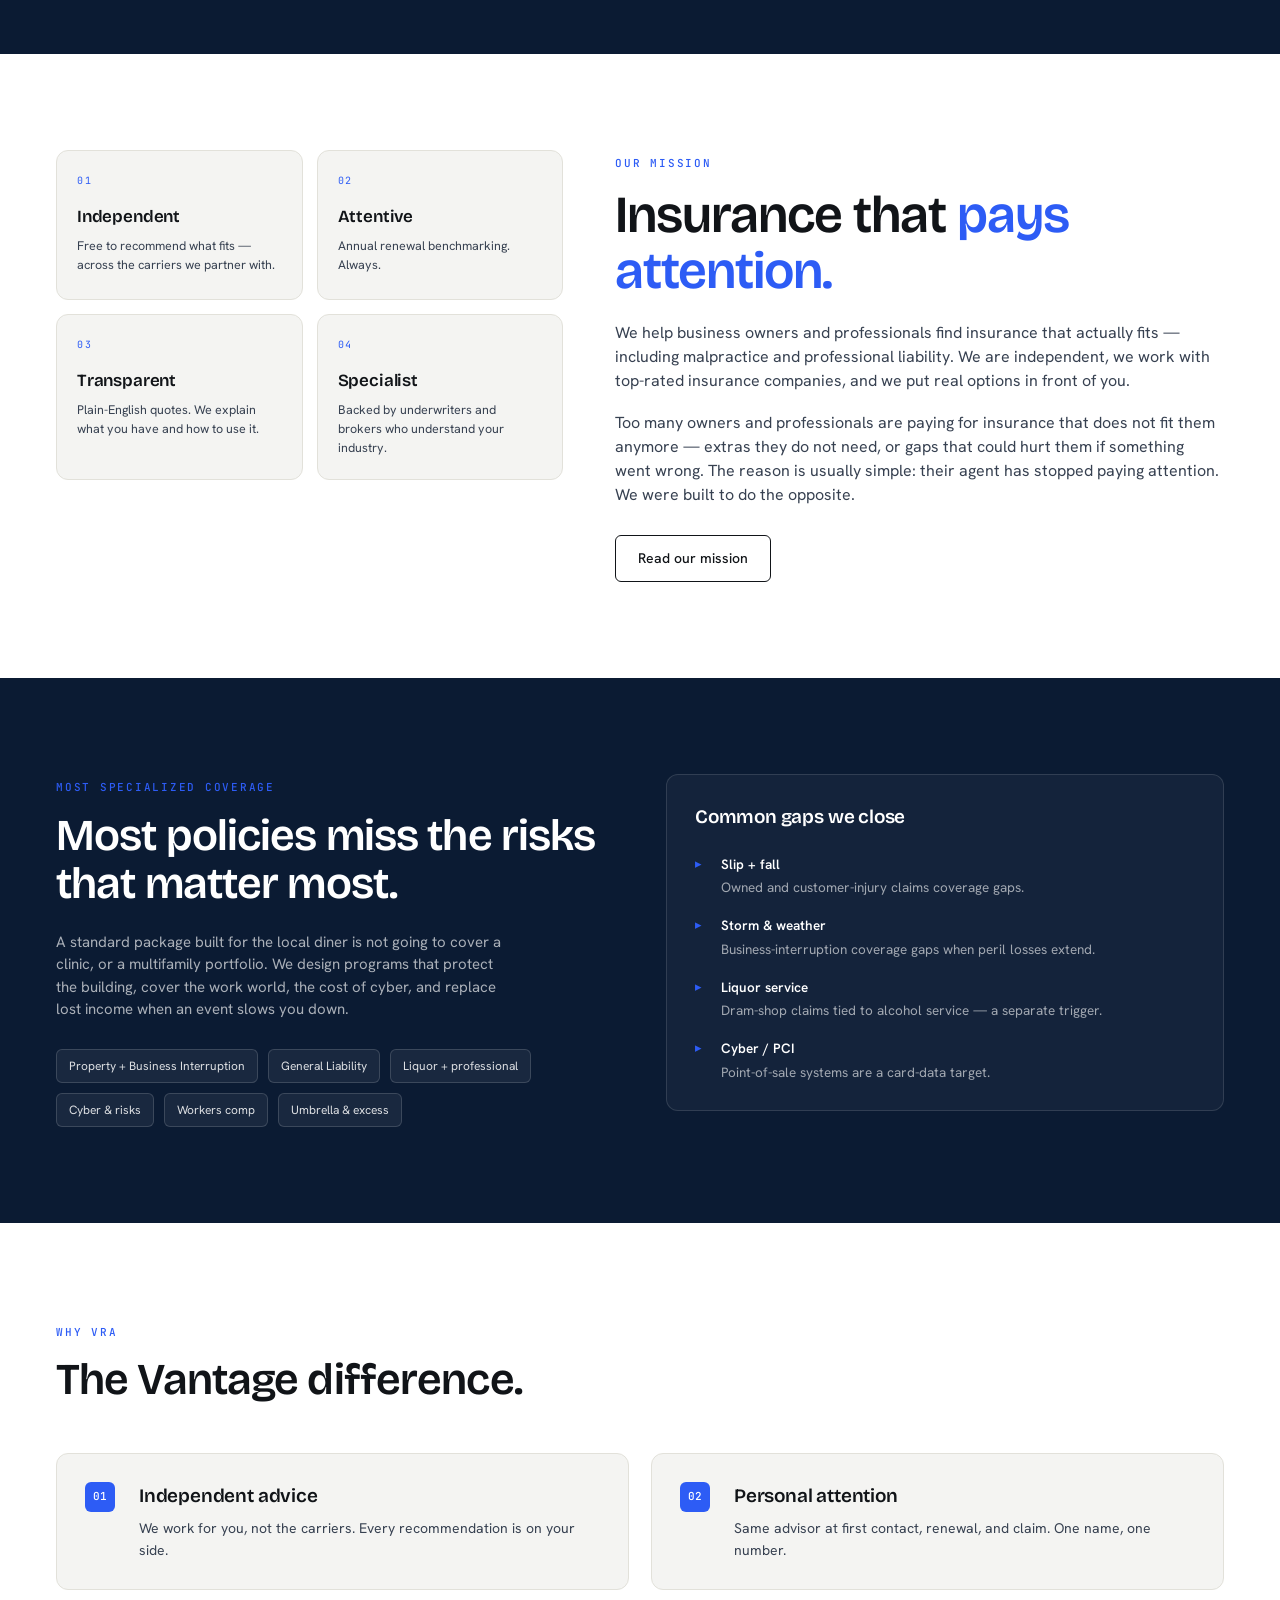
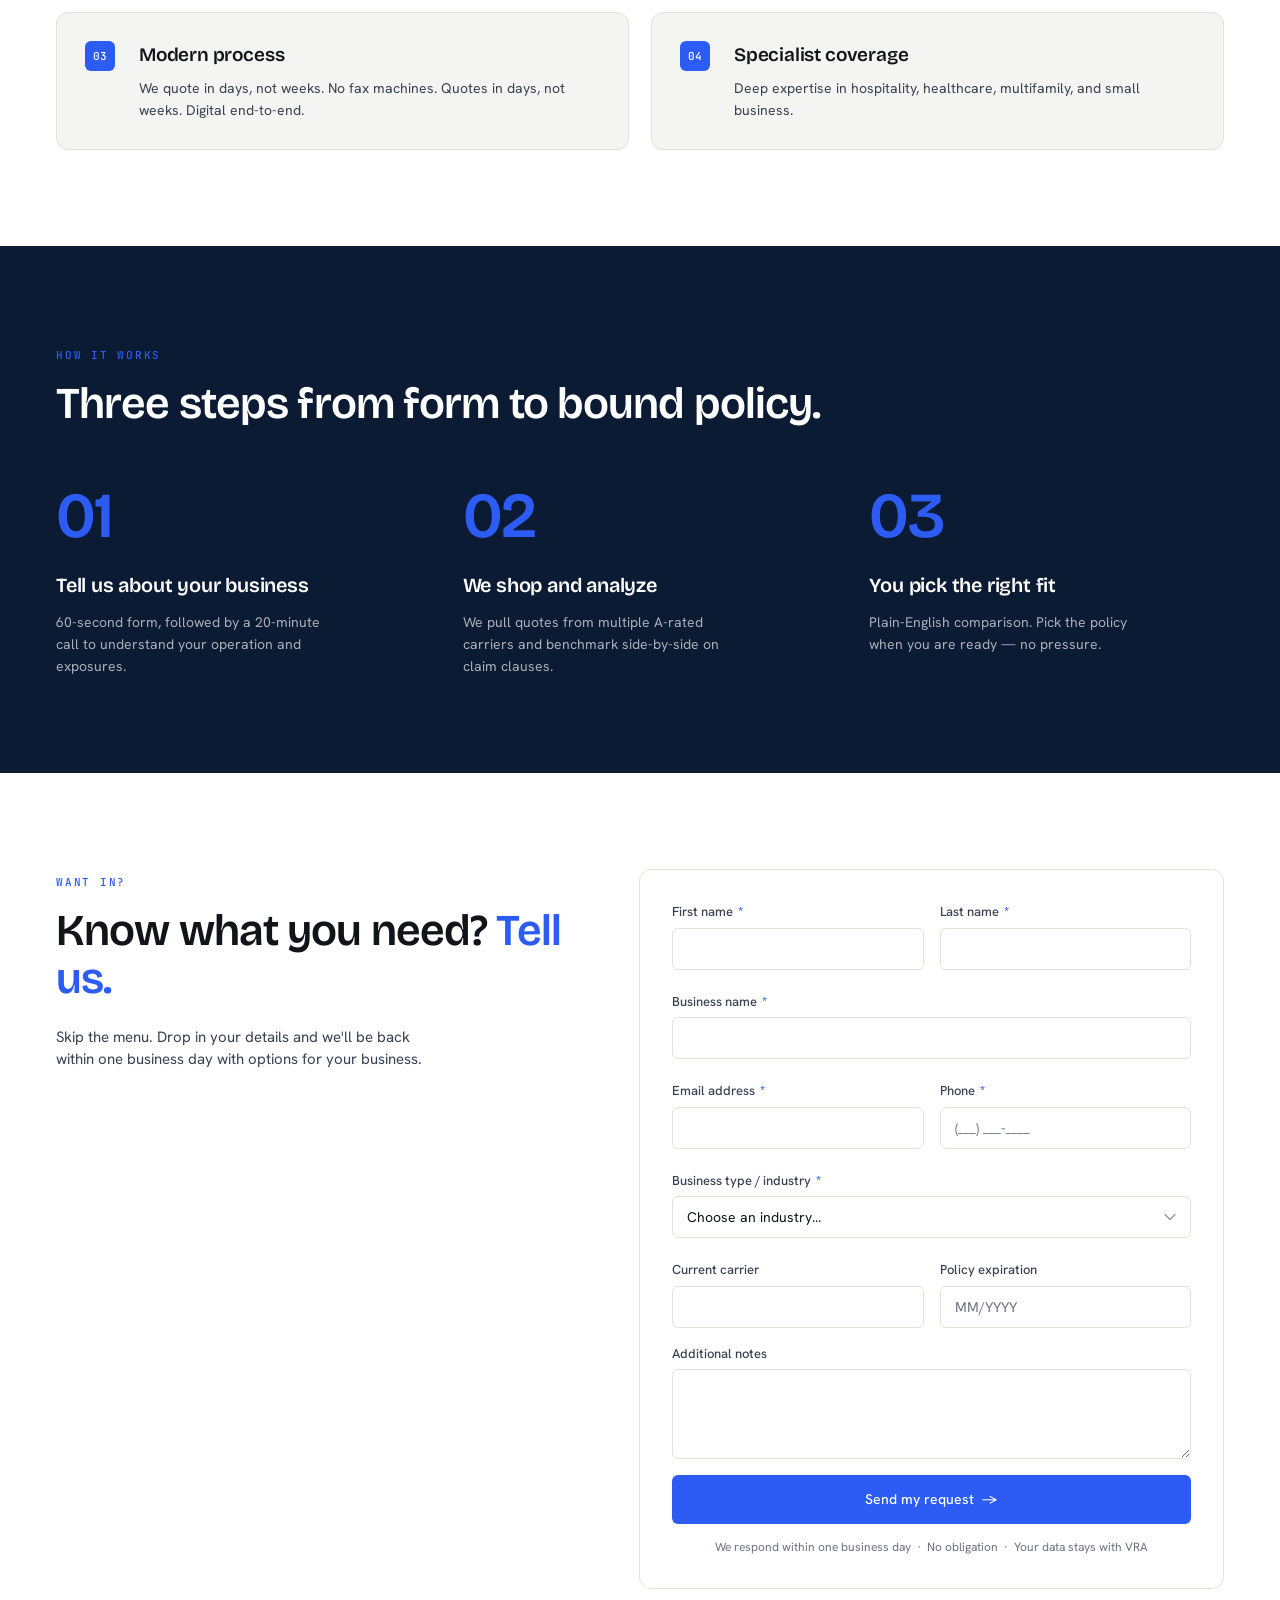
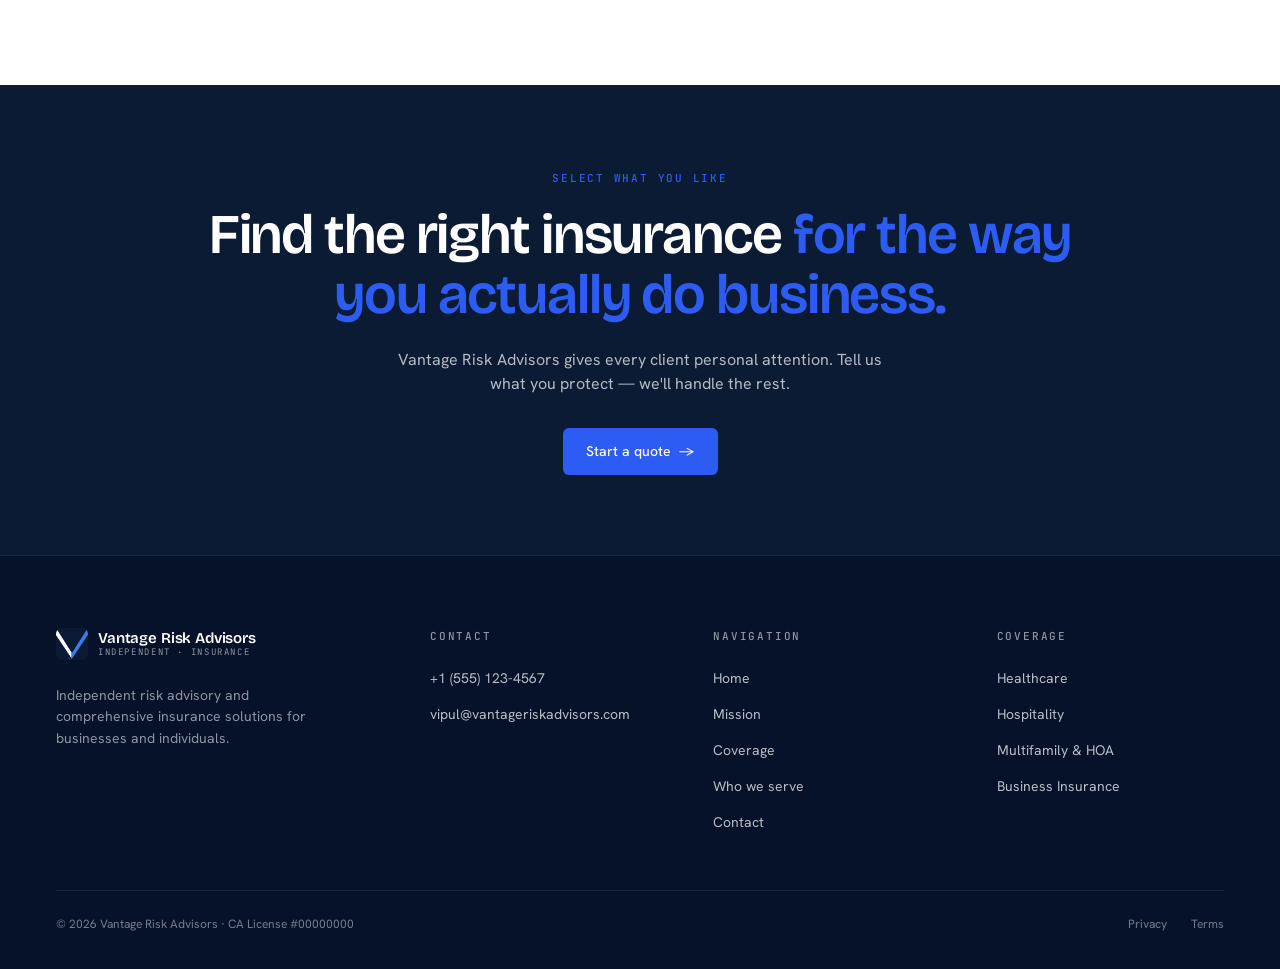
==== commit 162542d9: "Replace programmatic V-square with actual V logo image - New asset: assets/logo-v.png (split white/b" ====
--- a/index.html
+++ b/index.html
@@ -24,7 +24,7 @@
   <header class="nav">
     <div class="nav-inner">
       <a href="index.html" class="brand" aria-label="Vantage Risk Advisors home">
-        <span class="brand-mark" aria-hidden="true">V</span>
+        <img class="brand-mark" src="assets/logo-v.png" alt="" aria-hidden="true">
         <span class="brand-text">
           <strong>Vantage Risk Advisors</strong>
           <em>Independent · Insurance</em>
@@ -425,7 +425,7 @@
       <div class="footer-grid">
         <div class="footer-brand">
           <a href="index.html" class="brand brand-light" aria-label="Vantage Risk Advisors home">
-            <span class="brand-mark" aria-hidden="true">V</span>
+            <img class="brand-mark" src="assets/logo-v.png" alt="" aria-hidden="true">
             <span class="brand-text">
               <strong>Vantage Risk Advisors</strong>
               <em>Independent · Insurance</em>
--- a/css/nav.css
+++ b/css/nav.css
@@ -11,15 +11,8 @@
   width: 32px;
   height: 32px;
   border-radius: var(--radius-s);
-  background: var(--inkSection);
-  color: #ffffff;
-  display: inline-flex;
-  align-items: center;
-  justify-content: center;
-  font-family: 'Bricolage Grotesque', sans-serif;
-  font-weight: 700;
-  font-size: 18px;
-  letter-spacing: -0.02em;
+  object-fit: cover;
+  display: block;
   flex-shrink: 0;
 }
 .brand-text {
@@ -43,7 +36,8 @@
   text-transform: uppercase;
   color: var(--muted);
 }
-.brand-light .brand-mark { background: #ffffff; color: var(--inkSection); }
+/* brand-light = brand placed on a dark wrapper (footer). The V image
+   is already a dark-bg variant so no recolor needed; text inverts. */
 .brand-light .brand-text strong { color: #ffffff; }
 .brand-light .brand-text em { color: rgba(255,255,255,0.55); }
 
@@ -70,8 +64,7 @@
   gap: 24px;
 }
 
-/* Brand inside the dark nav: accent V-square + white wordmark */
-.nav .brand-mark { background: var(--accent); color: #ffffff; }
+/* Brand inside the dark nav: white wordmark next to the V logo image */
 .nav .brand-text strong { color: #ffffff; }
 .nav .brand-text em     { color: rgba(255,255,255,0.55); }
 
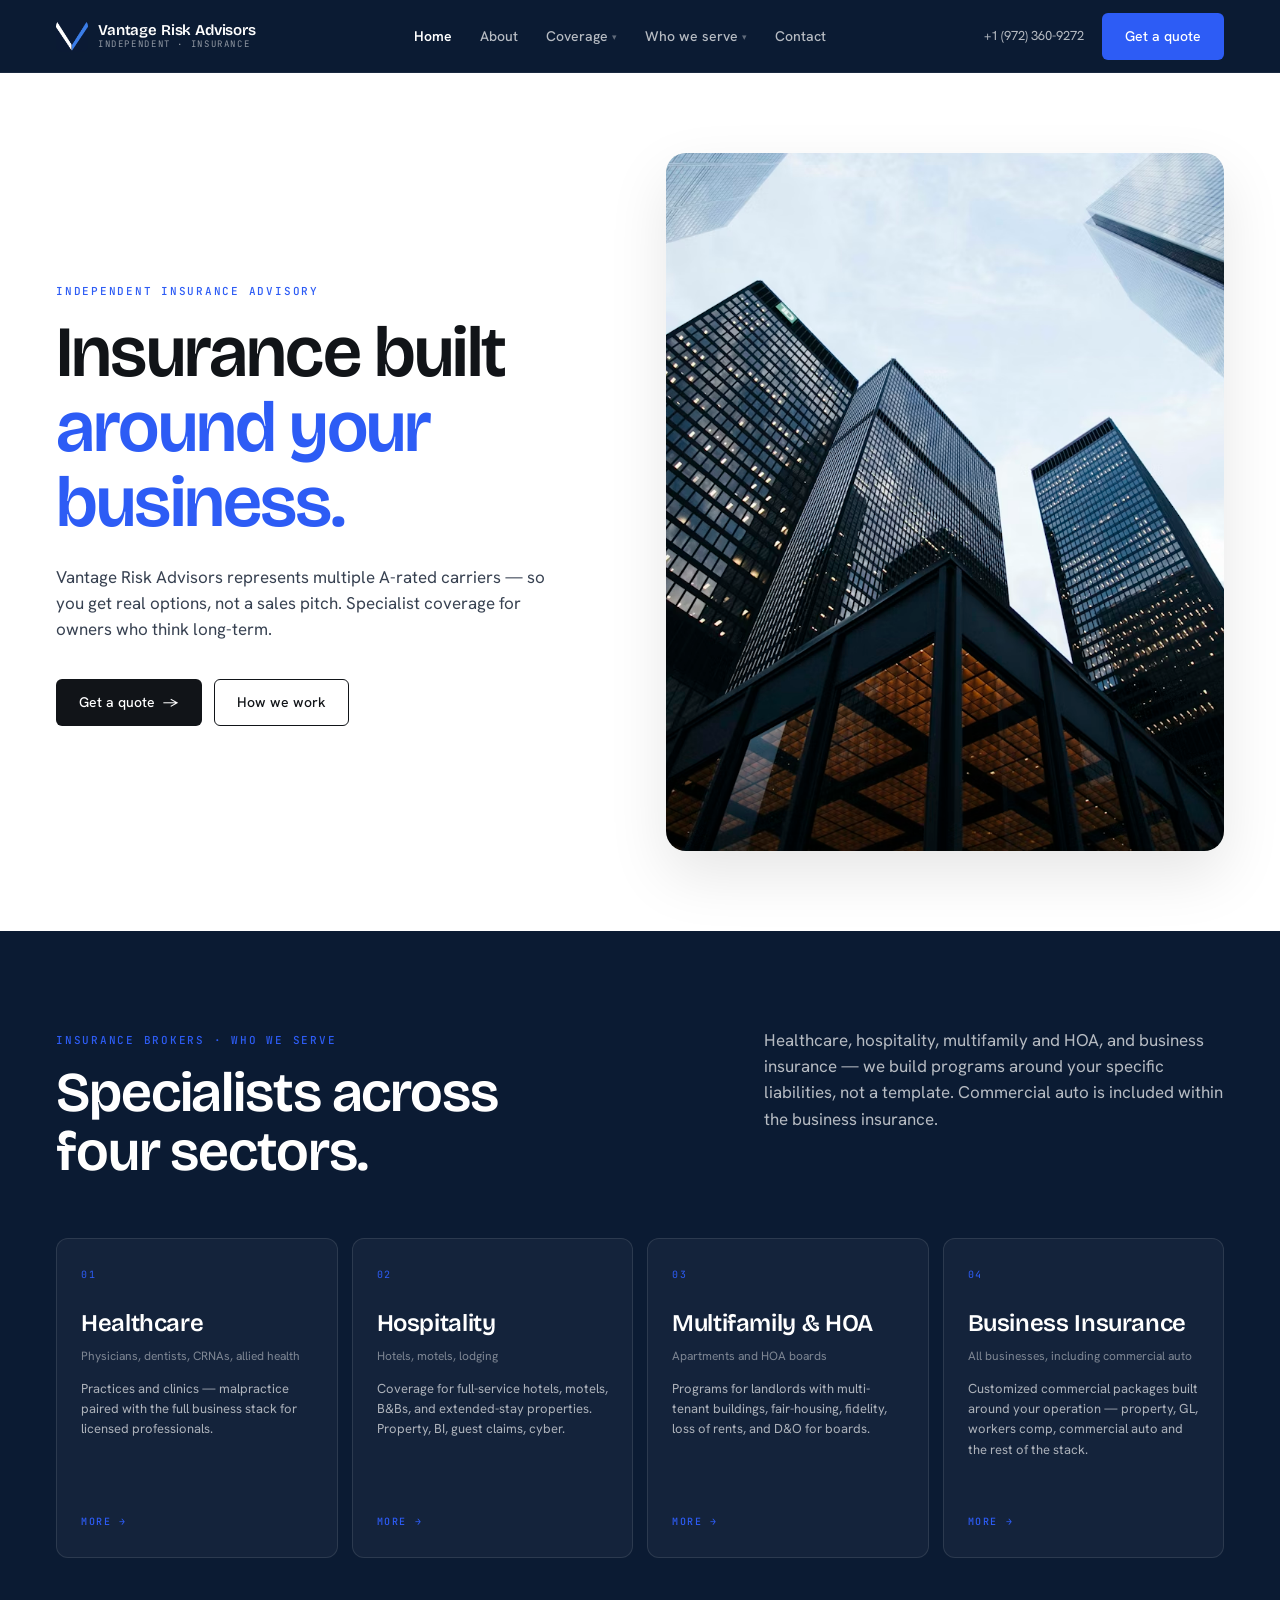
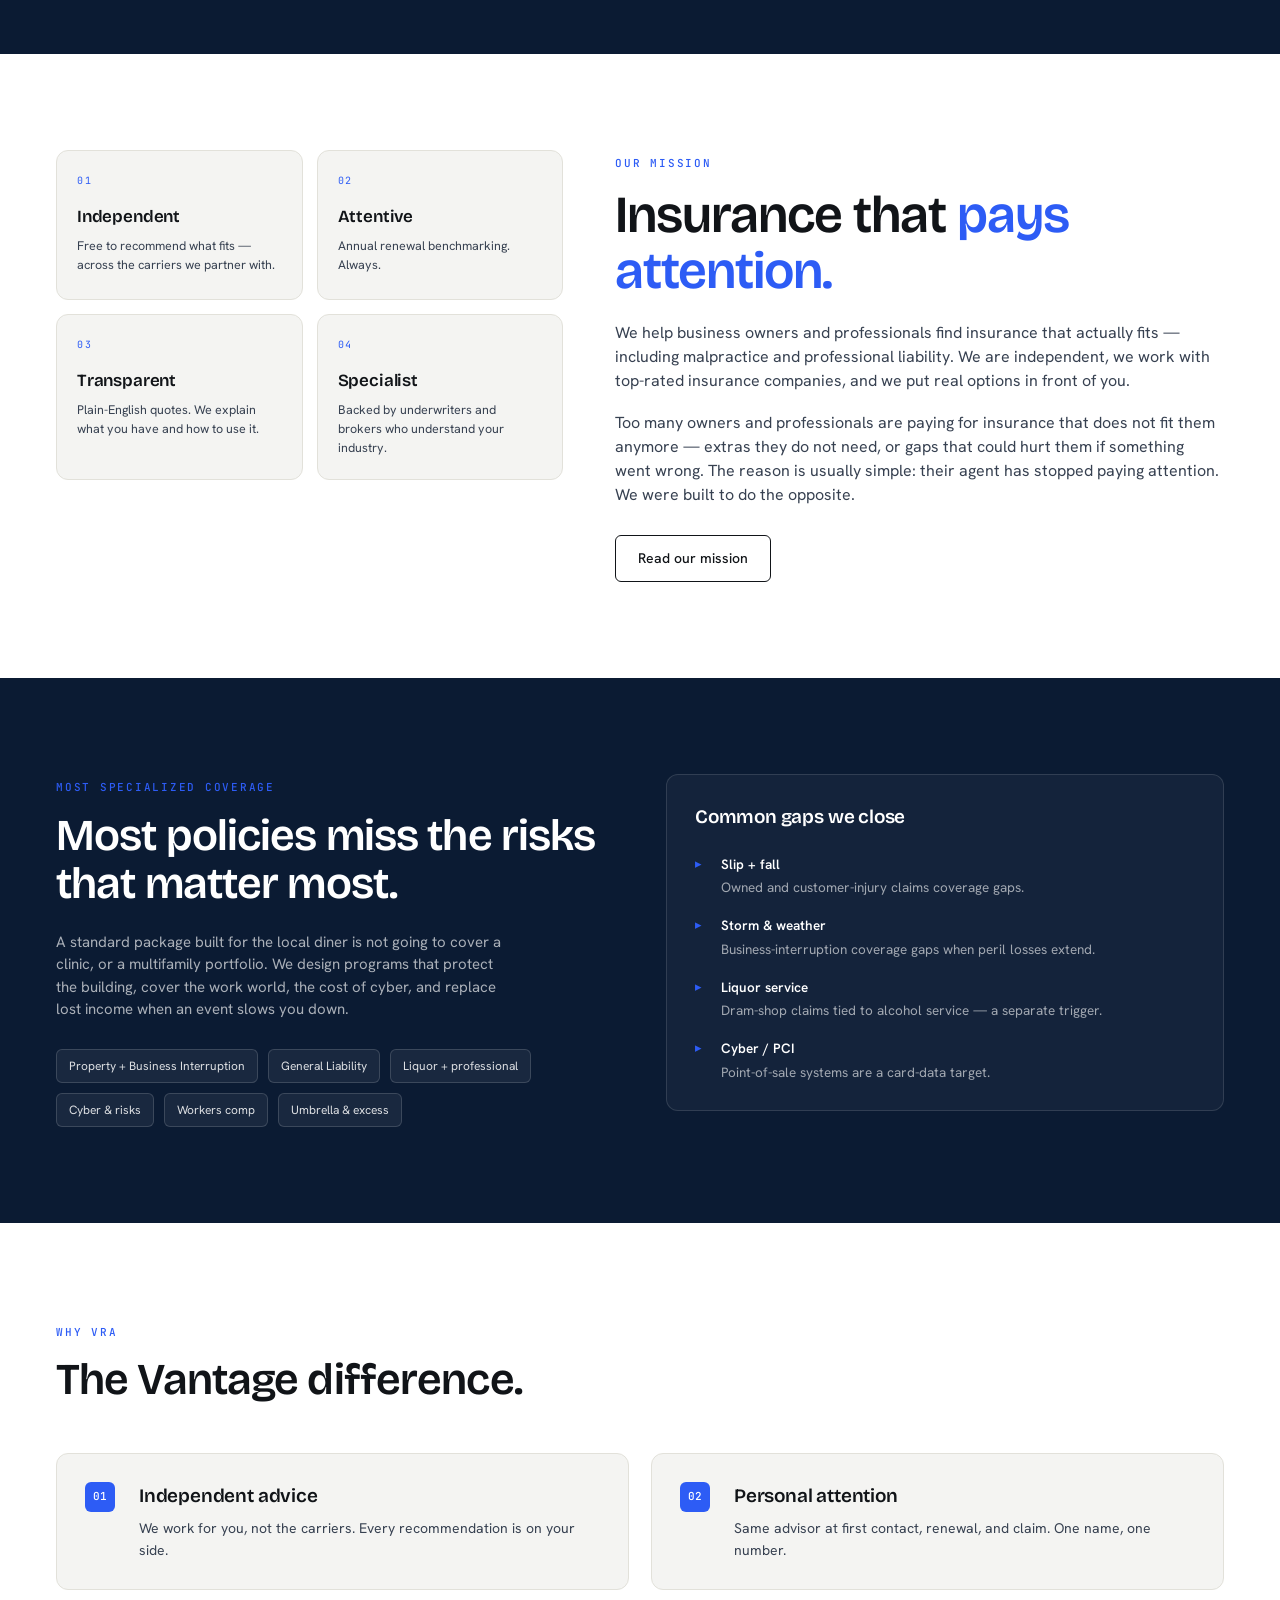
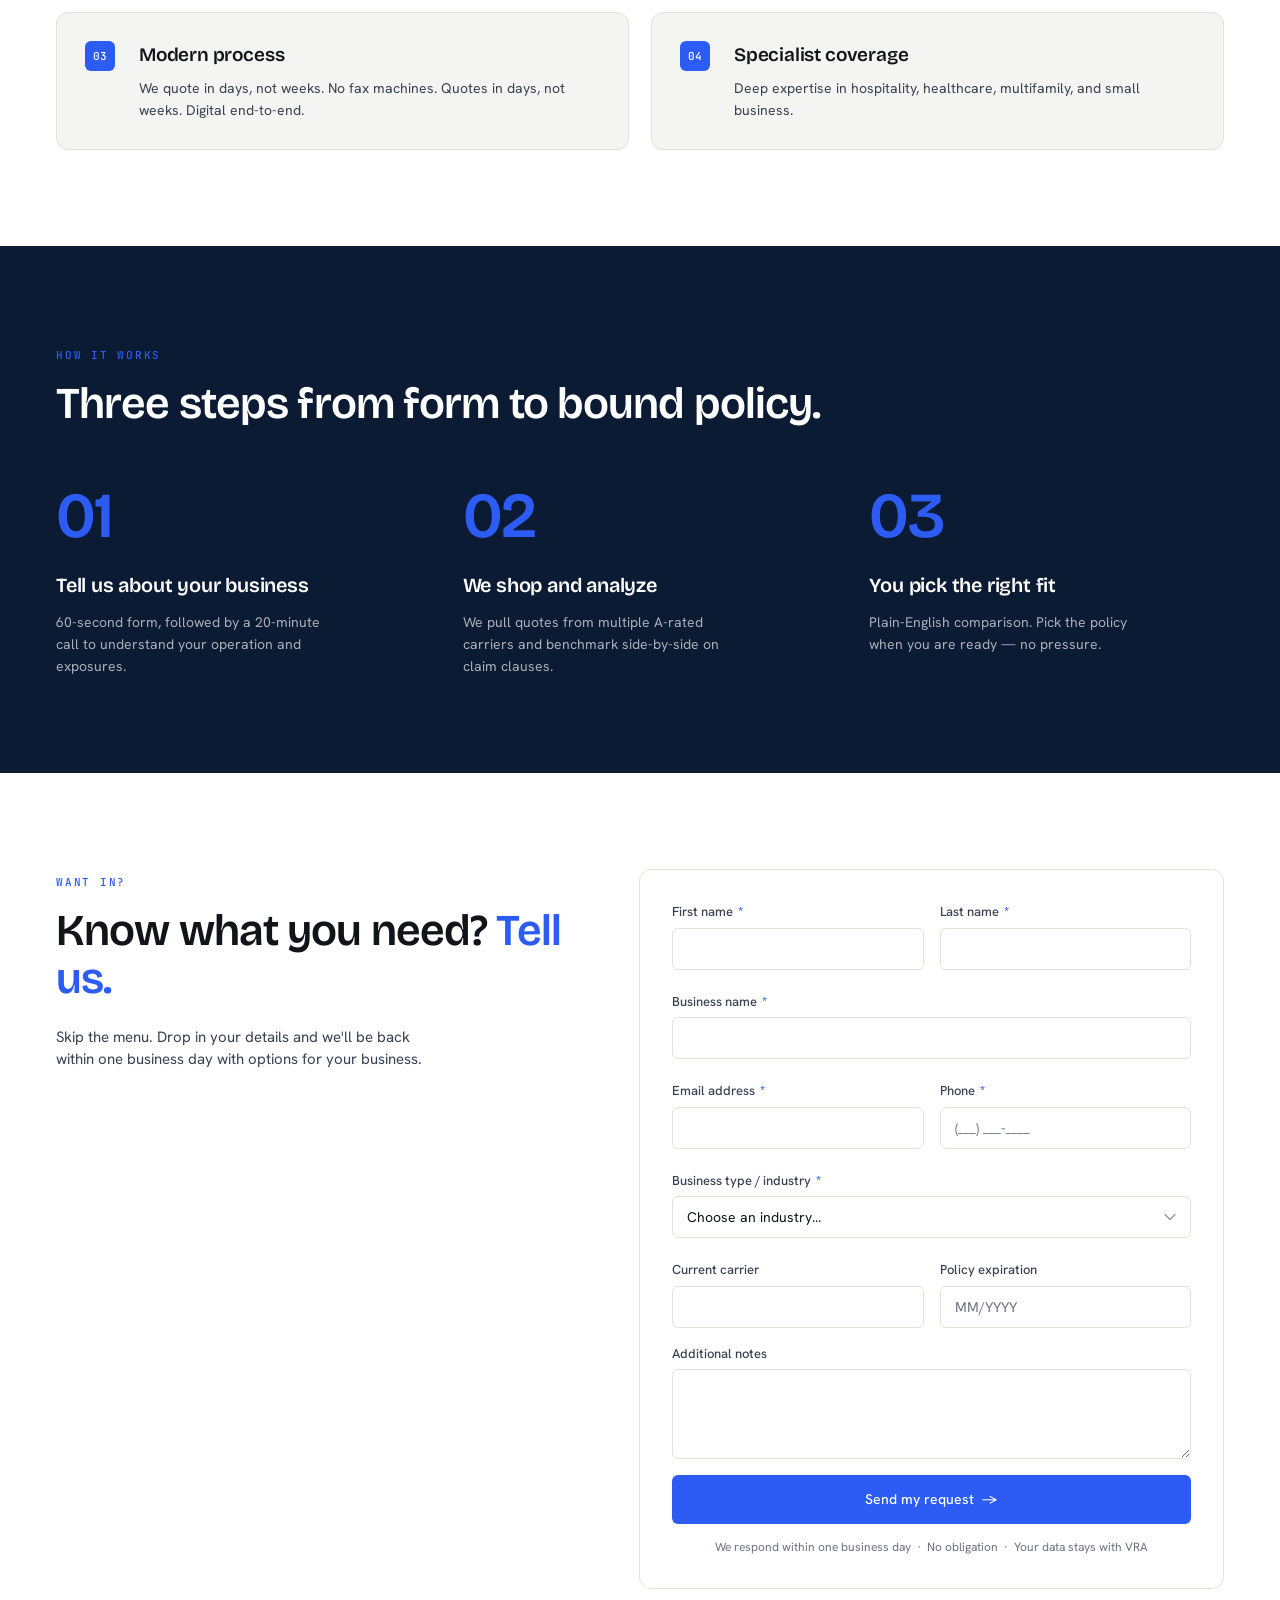
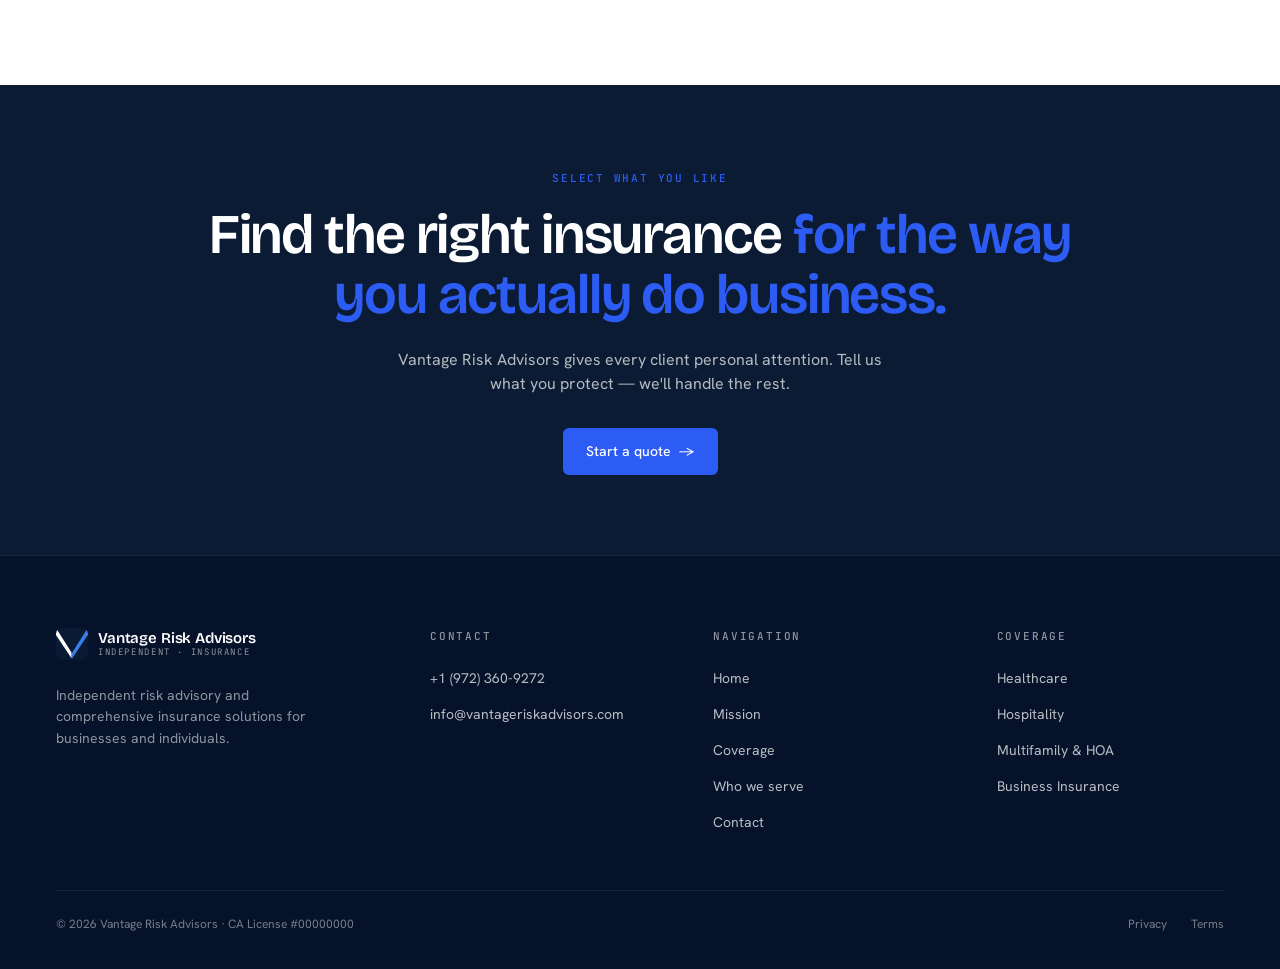
==== commit da5c1271: "Swap placeholder phone + email for live contact info - Phone: +1 (555) 123-4567 -> +1 (972) 360-9272" ====
--- a/index.html
+++ b/index.html
@@ -60,7 +60,7 @@
         </ul>
       </nav>
       <div class="nav-right">
-        <a href="tel:+15551234567" class="nav-phone">+1 (555) 123-4567</a>
+        <a href="tel:+19723609272" class="nav-phone">+1 (972) 360-9272</a>
         <a href="contact.html" class="btn btn-accent">Get a quote</a>
       </div>
       <button class="nav-burger" type="button" aria-label="Menu" aria-expanded="false"><span></span></button>
@@ -436,8 +436,8 @@
         <div class="footer-col">
           <h4>Contact</h4>
           <ul>
-            <li><a href="tel:+15551234567">+1 (555) 123-4567</a></li>
-            <li><a href="mailto:vipul@vantageriskadvisors.com">vipul@vantageriskadvisors.com</a></li>
+            <li><a href="tel:+19723609272">+1 (972) 360-9272</a></li>
+            <li><a href="mailto:info@vantageriskadvisors.com">info@vantageriskadvisors.com</a></li>
           </ul>
         </div>
         <div class="footer-col">
--- a/css/quote-form.css
+++ b/css/quote-form.css
@@ -210,6 +210,15 @@
   color: #ffffff;
 }
 
+/* ── Submit-time network error (separate from per-field validation) ─ */
+.quote-form .qf-submit-error {
+  font-family: 'Hanken Grotesk', sans-serif;
+  font-size: 13px;
+  color: var(--qf-error-color);
+  text-align: center;
+  margin: 10px 0 0;
+}
+
 /* ── Responsive ────────────────────────────────────────────────────── */
 @media (max-width: 540px) {
   .quote-form .qf-row {
